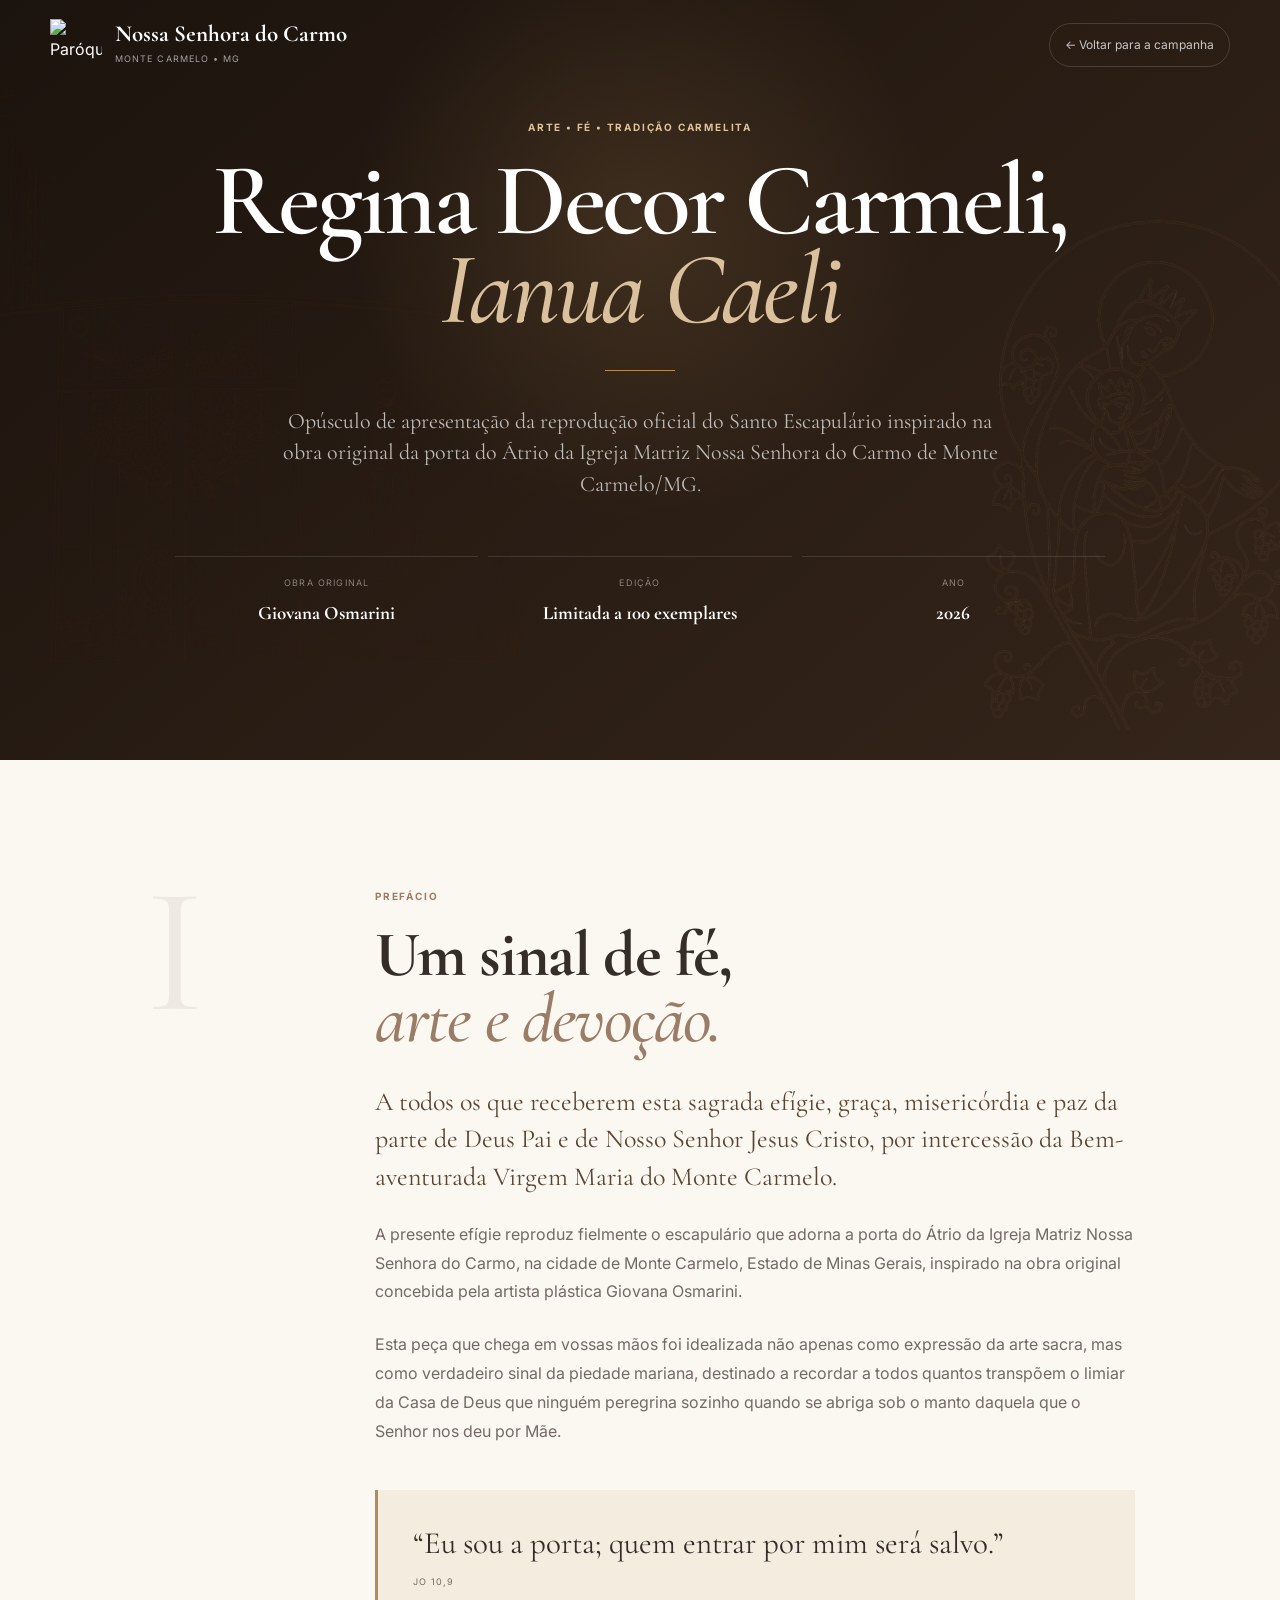
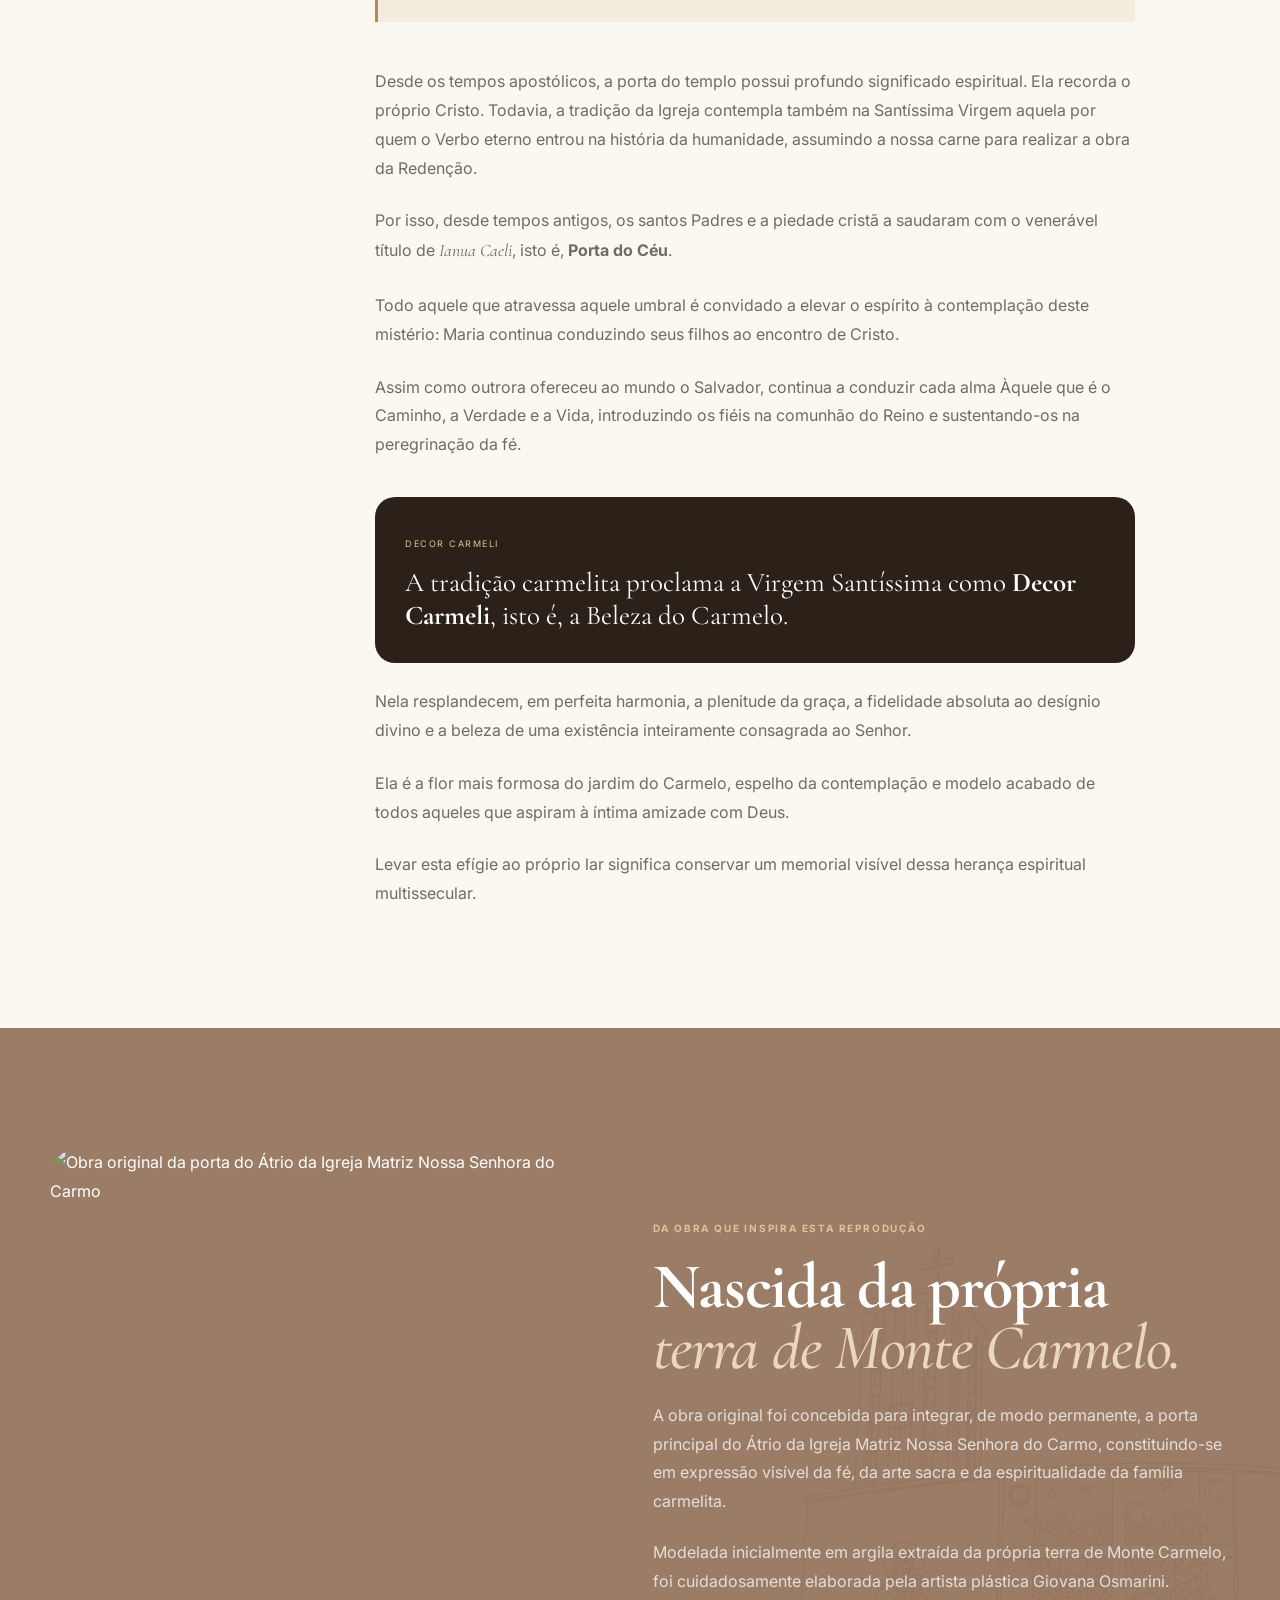
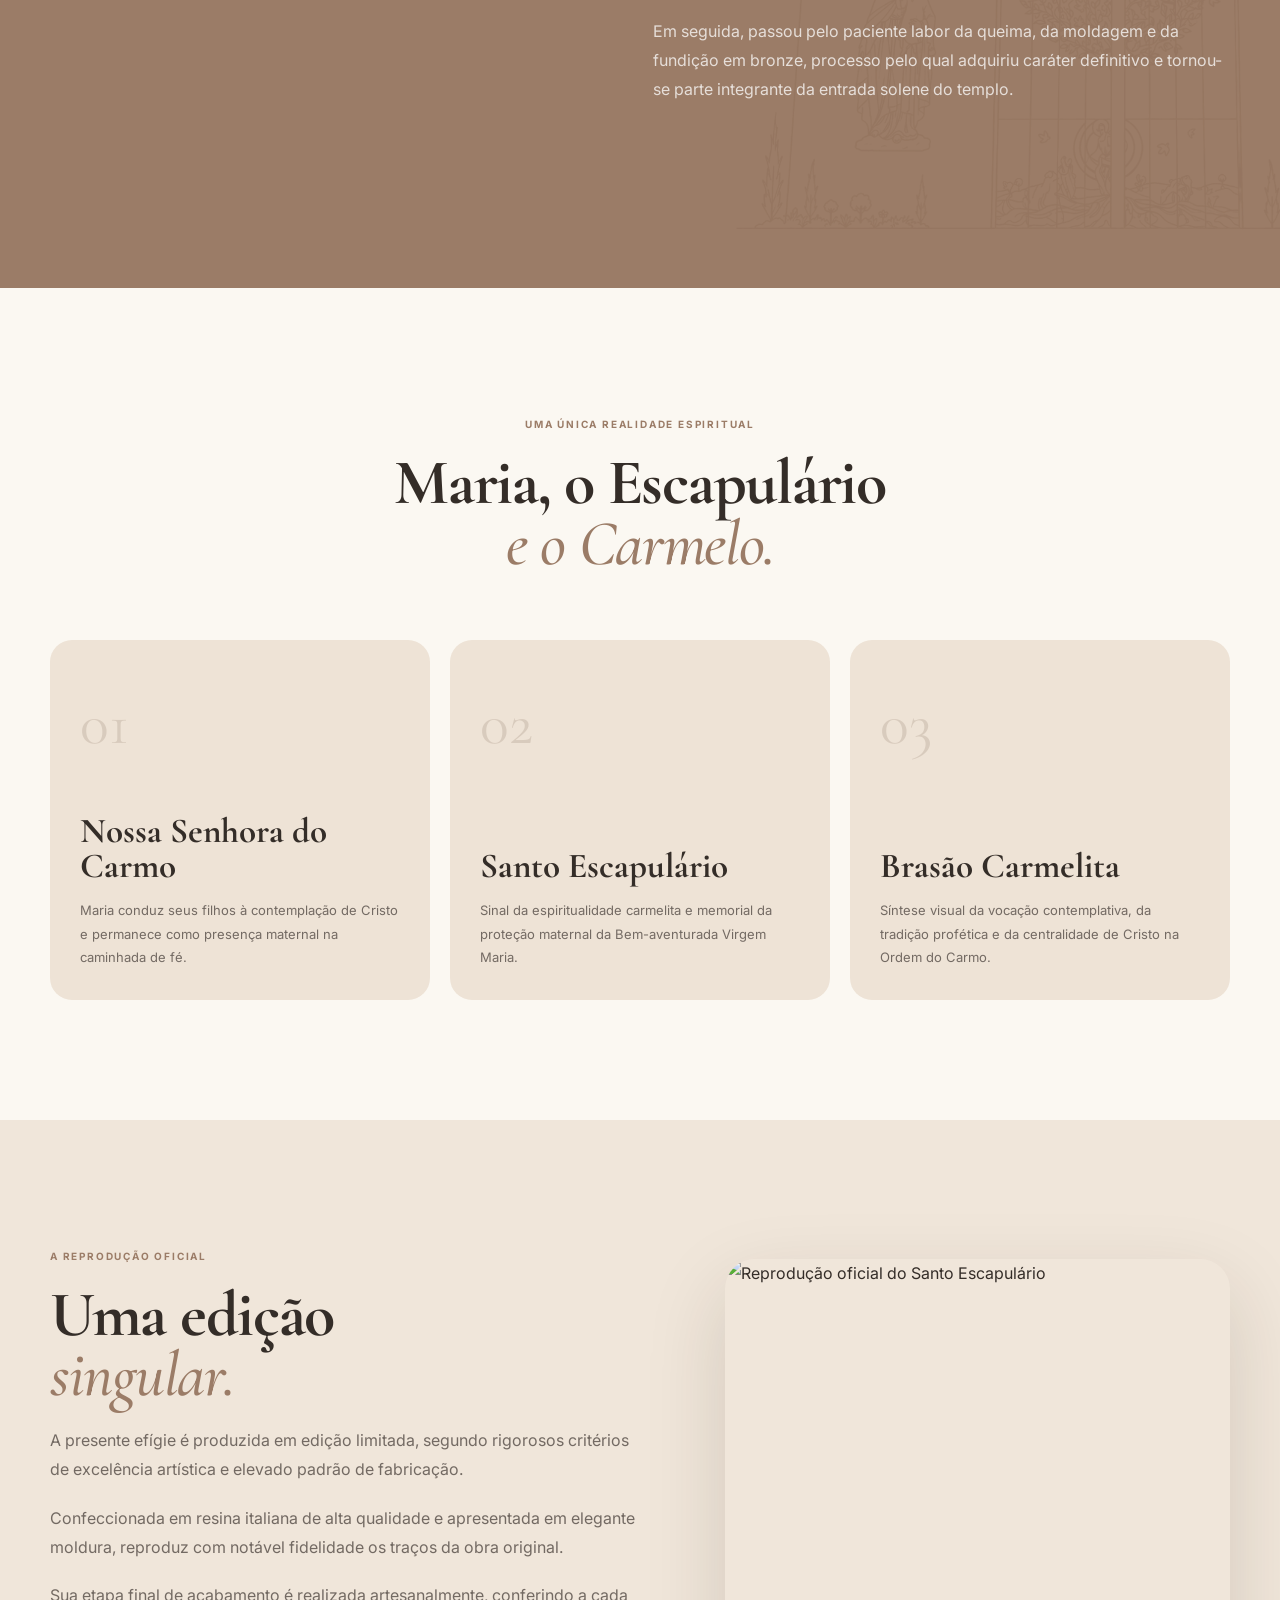
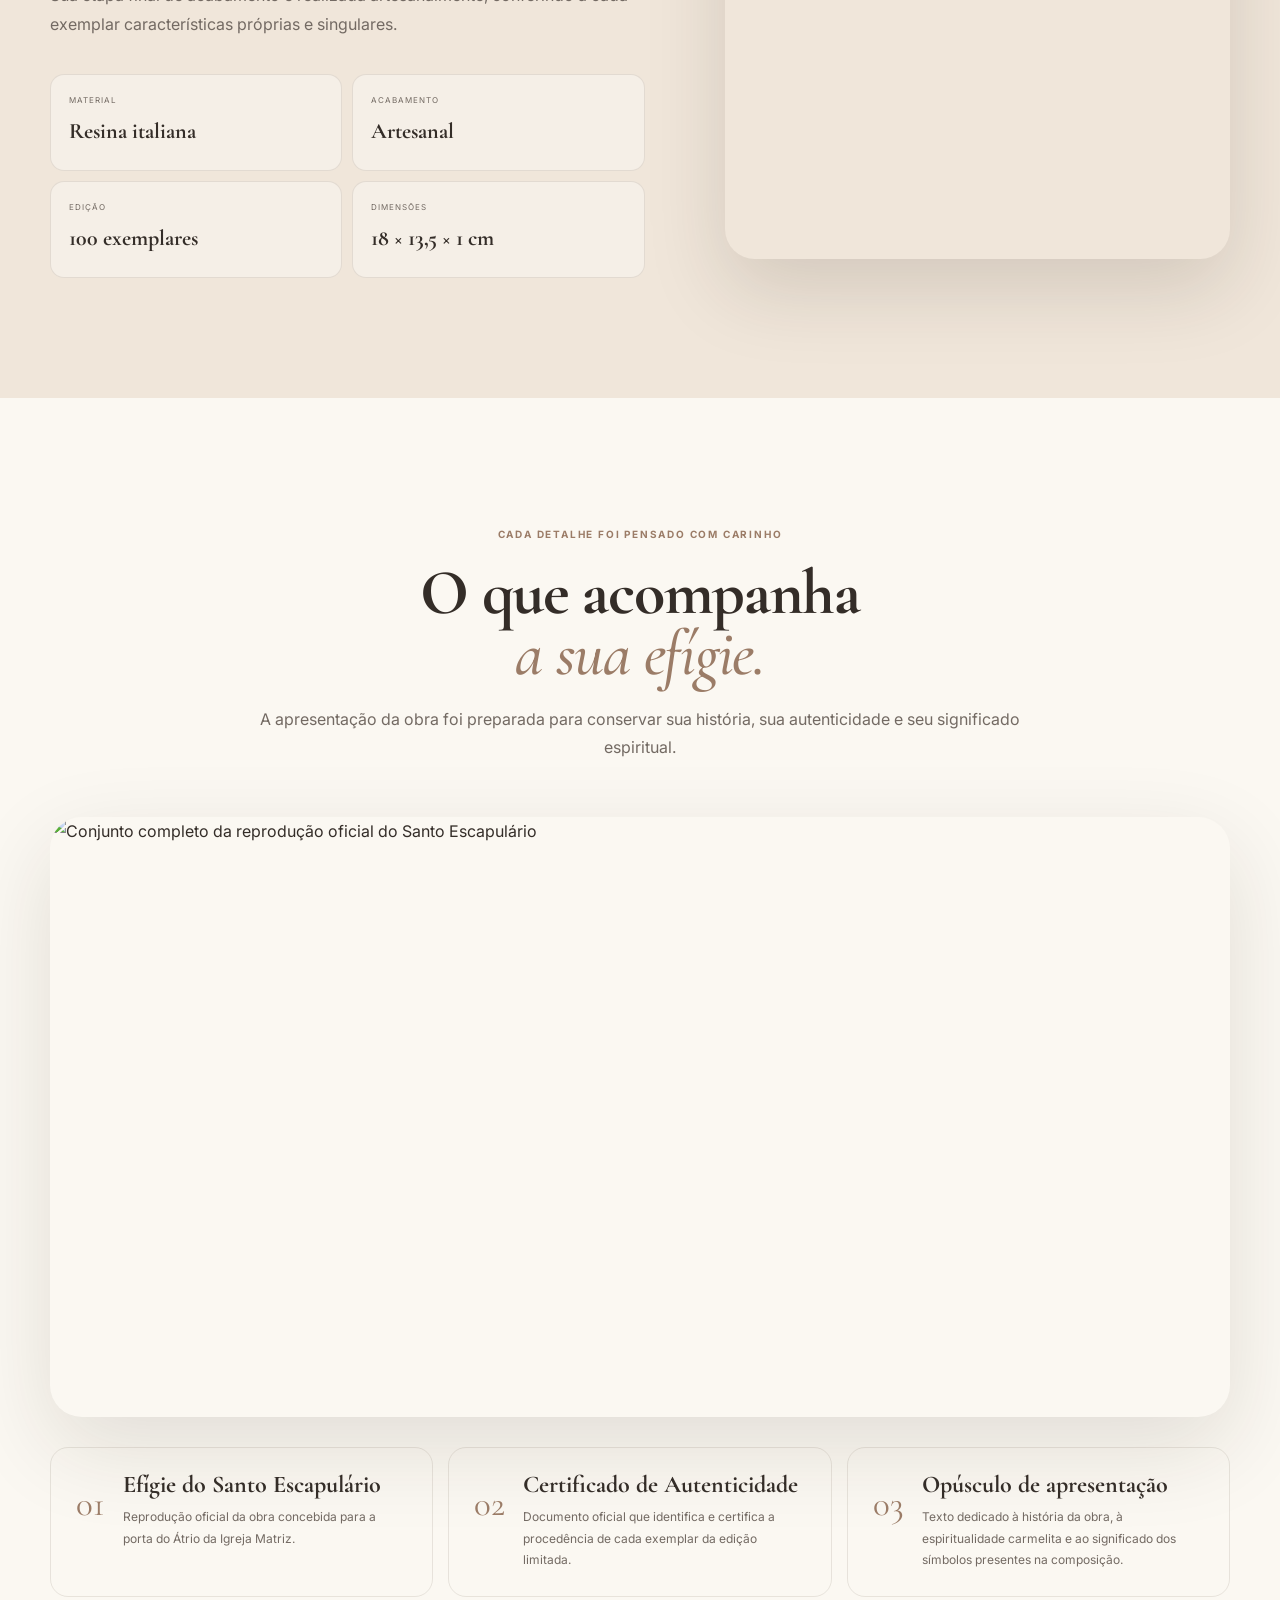
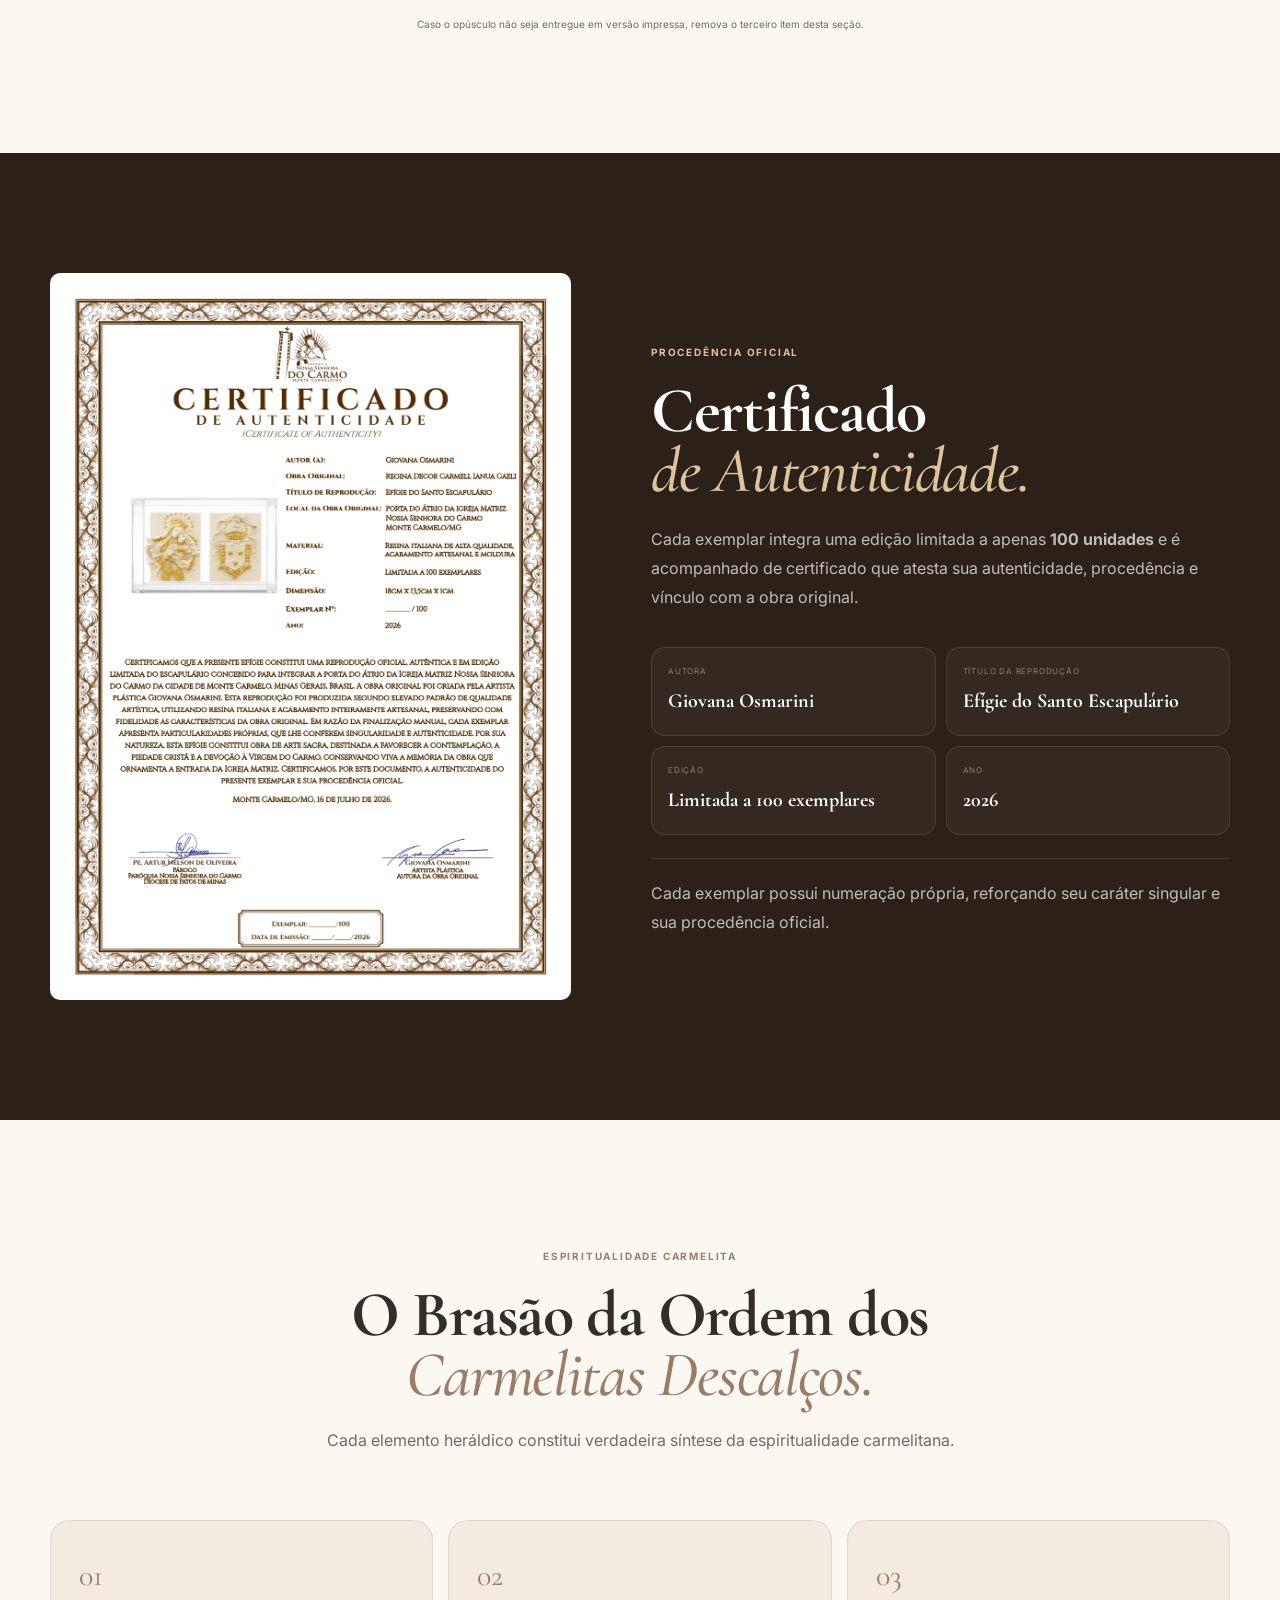
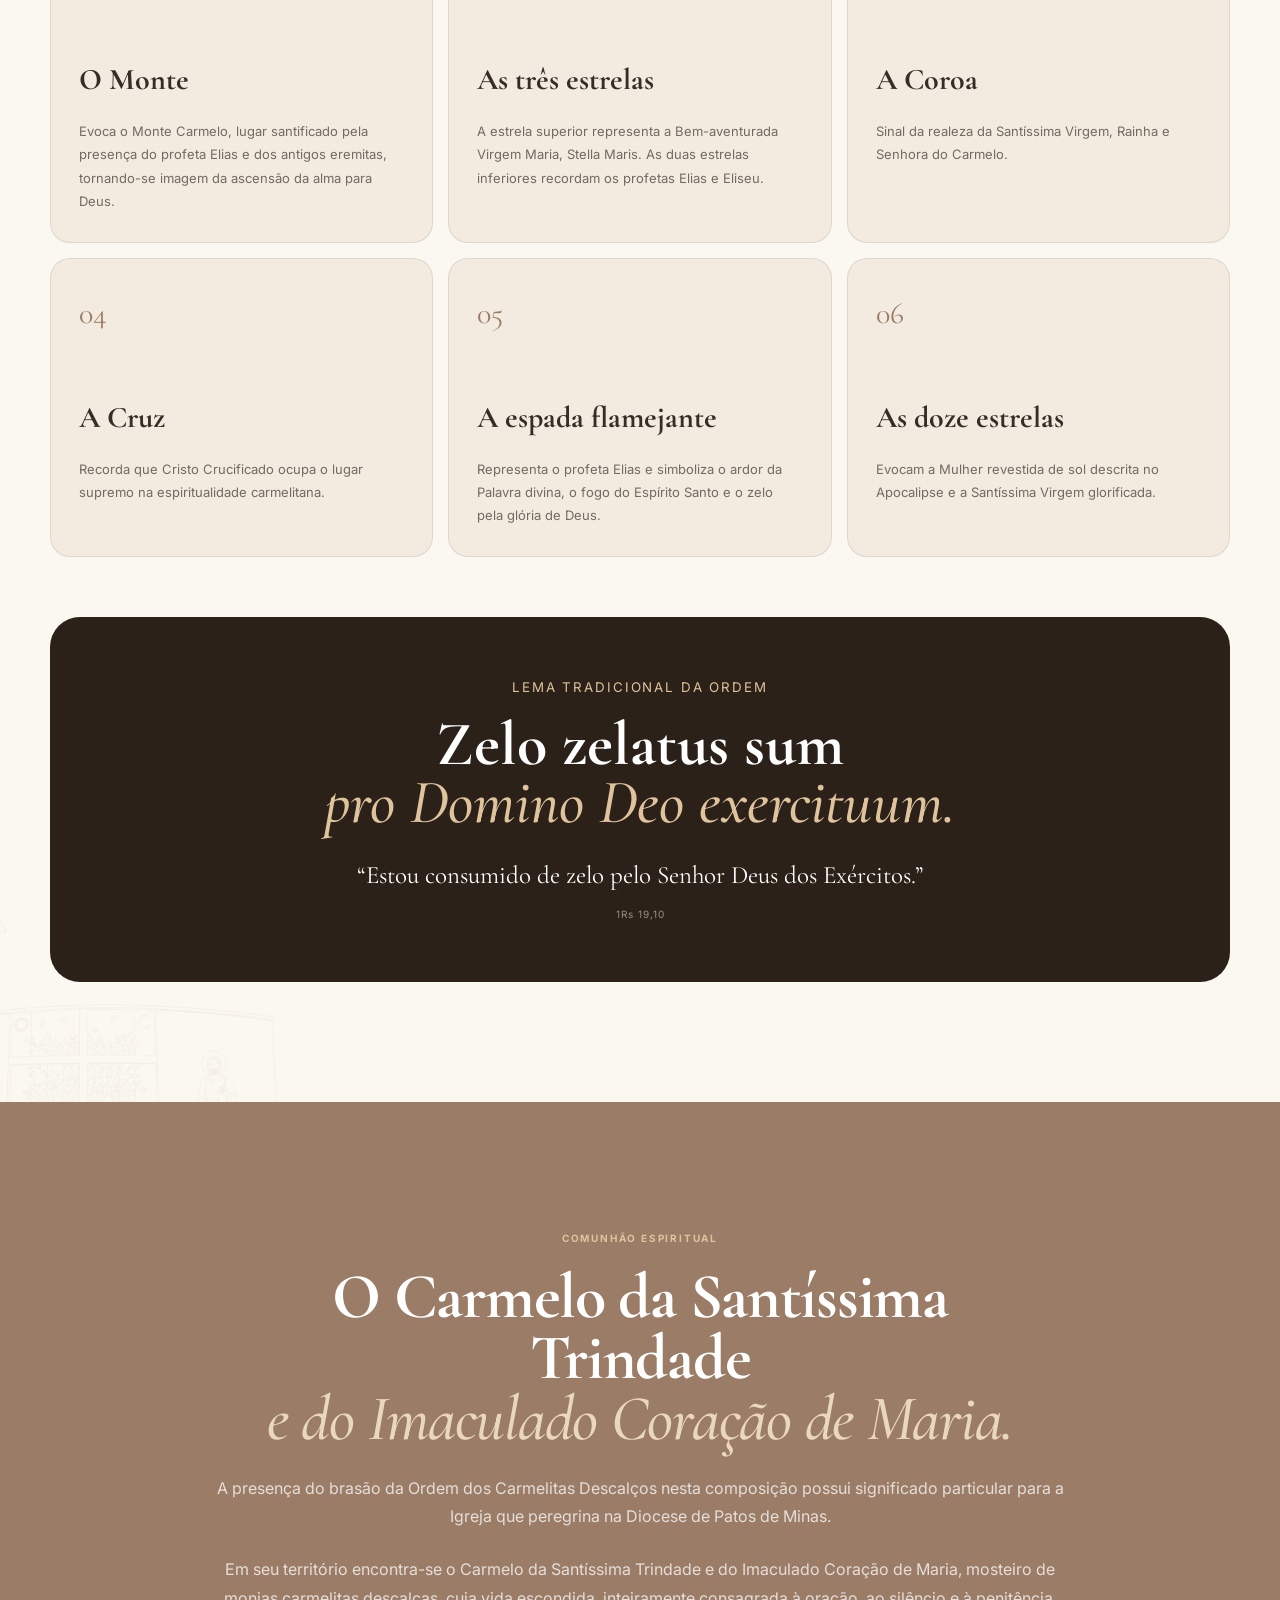
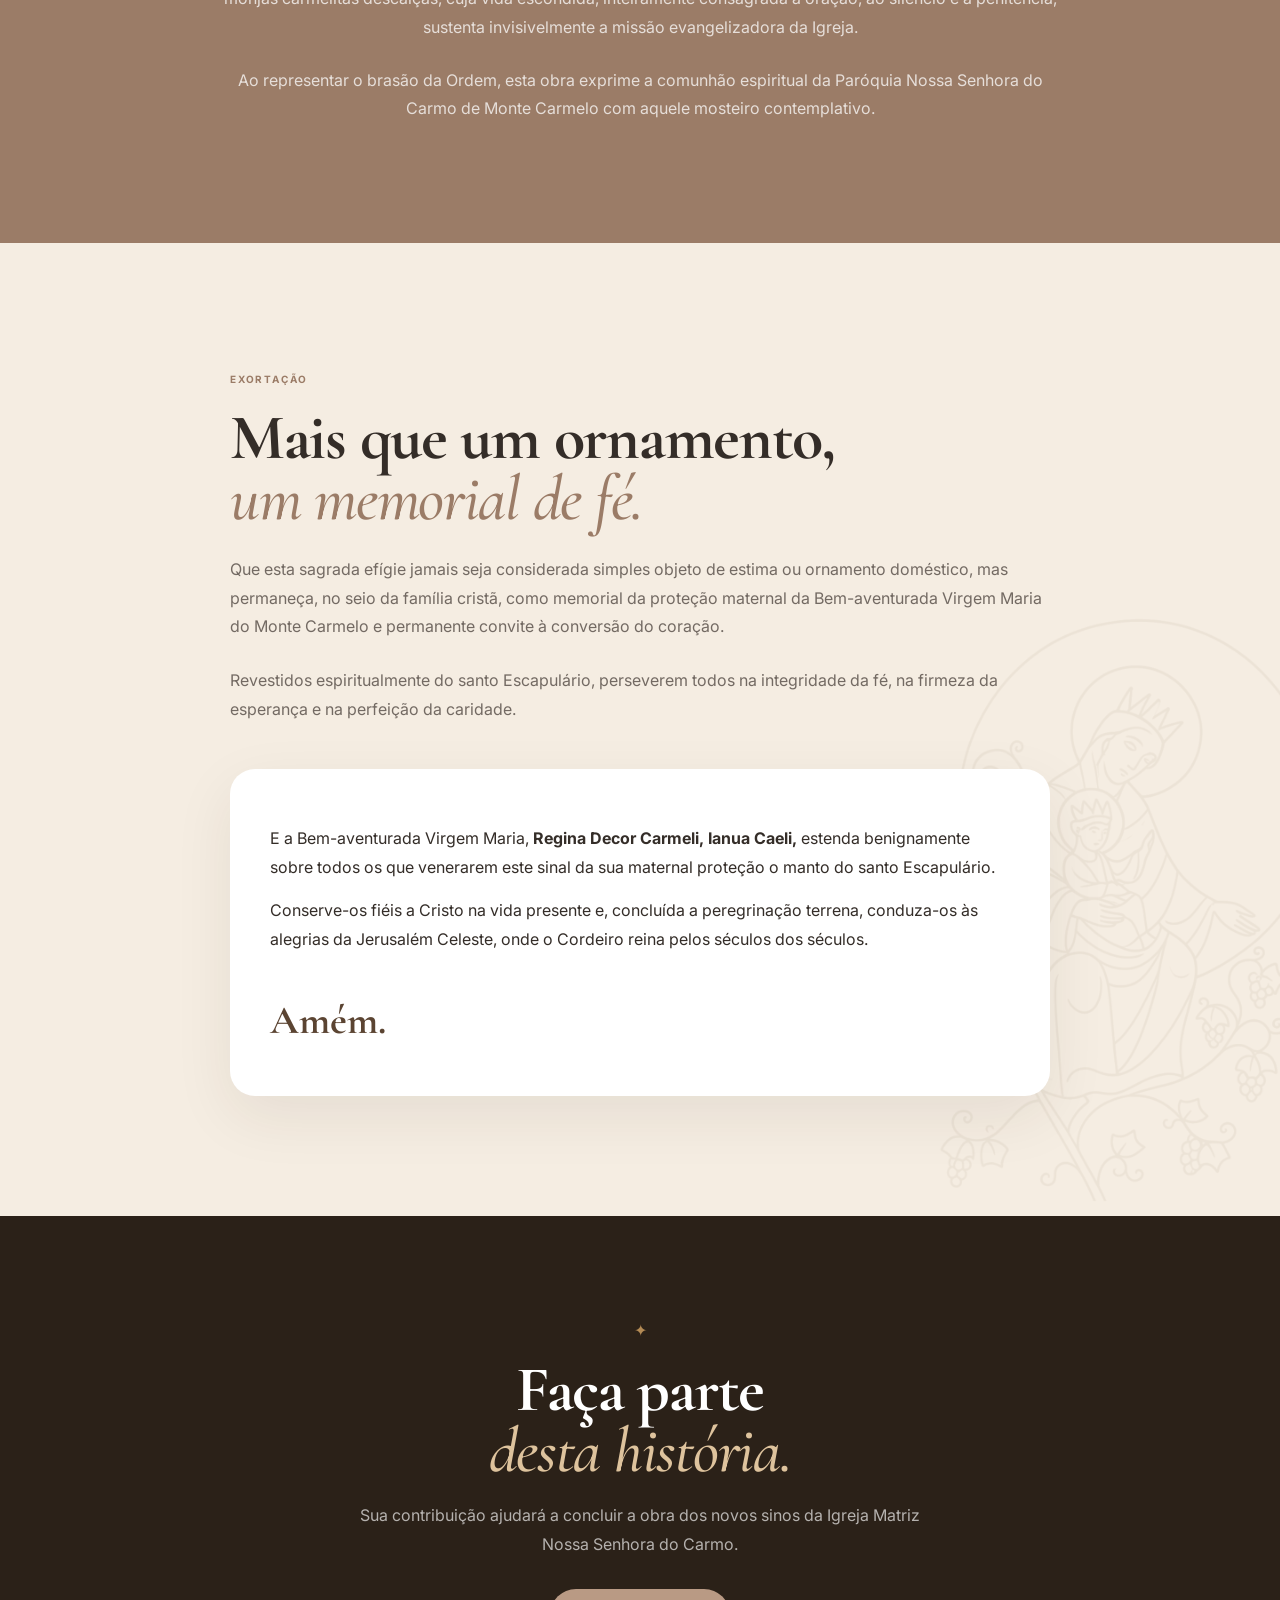
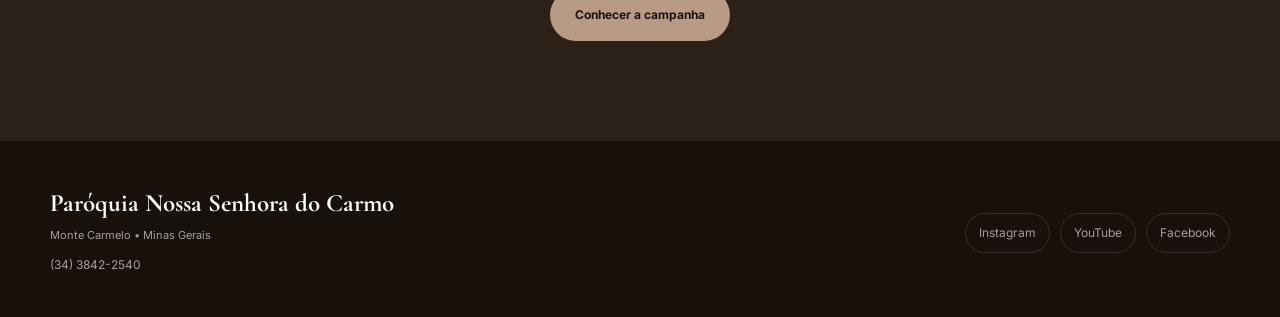
==== opusculo.html @ b790d85f "v5" ====
<!DOCTYPE html>
<html lang="pt-BR">

<head>

    <meta charset="UTF-8">

    <meta
        name="viewport"
        content="width=device-width, initial-scale=1.0"
    >

    <meta
        name="theme-color"
        content="#2b2118"
    >

    <title>
        Regina Decor Carmeli, Ianua Caeli |
        Paróquia Nossa Senhora do Carmo
    </title>

    <meta
        name="description"
        content="Conheça a história, a espiritualidade e a obra que inspira a reprodução oficial do Santo Escapulário da Igreja Matriz Nossa Senhora do Carmo de Monte Carmelo/MG."
    >

    <!-- FONTES -->

    <link
        rel="preconnect"
        href="https://fonts.googleapis.com"
    >

    <link
        rel="preconnect"
        href="https://fonts.gstatic.com"
        crossorigin
    >

    <link
        href="https://fonts.googleapis.com/css2?family=Cormorant+Garamond:ital,wght@0,500;0,600;0,700;1,500;1,600&family=Inter:wght@400;500;600;700&display=swap"
        rel="stylesheet"
    >

    <link
        rel="stylesheet"
        href="opusculo.css"
    >

</head>


<body>


<!-- =========================================
     HEADER
========================================== -->

<header class="header">

    <div class="container nav">

        <a
            href="index.html"
            class="brand"
        >

            <!-- TROQUE PELA LOGO DA PARÓQUIA -->

            <img
                src="img/logo-paroquia.png"
                alt="Paróquia Nossa Senhora do Carmo"
                class="brand-logo"
            >

            <div>

                <strong>
                    Nossa Senhora do Carmo
                </strong>

                <small>
                    Monte Carmelo • MG
                </small>

            </div>

        </a>


        <a
            href="index.html#escapulario"
            class="back-link"
        >
            ← Voltar para a campanha
        </a>

    </div>

</header>



<main>


<!-- =========================================
     HERO
========================================== -->
<section class="hero-opusculo">


    <!-- ORNAMENTOS DA IGREJA -->

    <img
        src="img/ornamento-igreja.png"
        alt=""
        class="ornament ornament-church"
    >

    <img
        src="img/ornamento-maria.png"
        alt=""
        class="ornament ornament-mary"
    >


    <div class="container hero-content">


        <span class="eyebrow">
            Arte • Fé • Tradição Carmelita
        </span>


        <h1>

            Regina Decor Carmeli,

            <em>
                Ianua Caeli
            </em>

        </h1>


        <div class="hero-line"></div>


        <p class="hero-subtitle">

            Opúsculo de apresentação da reprodução oficial do
            Santo Escapulário inspirado na obra original da porta
            do Átrio da Igreja Matriz Nossa Senhora do Carmo
            de Monte Carmelo/MG.

        </p>


        <div class="hero-meta">

            <div>

                <small>Obra original</small>

                <strong>
                    Giovana Osmarini
                </strong>

            </div>


            <div>

                <small>Edição</small>

                <strong>
                    Limitada a 100 exemplares
                </strong>

            </div>


            <div>

                <small>Ano</small>

                <strong>
                    2026
                </strong>

            </div>

        </div>


    </div>

</section>

<!-- =========================================
     INTRODUÇÃO
========================================== -->
<section class="section intro">

    <div class="container intro-grid">


        <div class="intro-number">
            I
        </div>


        <div class="intro-content">

            <span class="eyebrow dark">
                Prefácio
            </span>


            <h2>
                Um sinal de fé,
                <em>arte e devoção.</em>
            </h2>


            <p class="lead">

                A todos os que receberem esta sagrada efígie,
                graça, misericórdia e paz da parte de Deus Pai
                e de Nosso Senhor Jesus Cristo, por intercessão
                da Bem-aventurada Virgem Maria do Monte Carmelo.

            </p>


            <p>

                A presente efígie reproduz fielmente o escapulário
                que adorna a porta do Átrio da Igreja Matriz Nossa
                Senhora do Carmo, na cidade de Monte Carmelo,
                Estado de Minas Gerais, inspirado na obra original
                concebida pela artista plástica Giovana Osmarini.

            </p>


            <p>

                Esta peça que chega em vossas mãos foi idealizada
                não apenas como expressão da arte sacra, mas como
                verdadeiro sinal da piedade mariana, destinado a
                recordar a todos quantos transpõem o limiar da Casa
                de Deus que ninguém peregrina sozinho quando se
                abriga sob o manto daquela que o Senhor nos deu
                por Mãe.

            </p>


            <blockquote>

                “Eu sou a porta; quem entrar por mim será salvo.”

                <span>
                    Jo 10,9
                </span>

            </blockquote>


            <p>

                Desde os tempos apostólicos, a porta do templo
                possui profundo significado espiritual. Ela recorda
                o próprio Cristo. Todavia, a tradição da Igreja
                contempla também na Santíssima Virgem aquela por
                quem o Verbo eterno entrou na história da humanidade,
                assumindo a nossa carne para realizar a obra da
                Redenção.

            </p>


            <p>

                Por isso, desde tempos antigos, os santos Padres
                e a piedade cristã a saudaram com o venerável
                título de <em>Ianua Caeli</em>, isto é,
                <strong>Porta do Céu</strong>.

            </p>


            <p>

                Todo aquele que atravessa aquele umbral é convidado
                a elevar o espírito à contemplação deste mistério:
                Maria continua conduzindo seus filhos ao encontro
                de Cristo.

            </p>


            <p>

                Assim como outrora ofereceu ao mundo o Salvador,
                continua a conduzir cada alma Àquele que é o
                Caminho, a Verdade e a Vida, introduzindo os fiéis
                na comunhão do Reino e sustentando-os na
                peregrinação da fé.

            </p>


            <div class="highlight-text">

                <span>DECOR CARMELI</span>

                <p>

                    A tradição carmelita proclama a Virgem Santíssima
                    como <strong>Decor Carmeli</strong>, isto é,
                    a Beleza do Carmelo.

                </p>

            </div>


            <p>

                Nela resplandecem, em perfeita harmonia, a plenitude
                da graça, a fidelidade absoluta ao desígnio divino
                e a beleza de uma existência inteiramente consagrada
                ao Senhor.

            </p>


            <p>

                Ela é a flor mais formosa do jardim do Carmelo,
                espelho da contemplação e modelo acabado de todos
                aqueles que aspiram à íntima amizade com Deus.

            </p>


            <p>

                Levar esta efígie ao próprio lar significa conservar
                um memorial visível dessa herança espiritual
                multissecular.

            </p>


        </div>

    </div>

</section>

<!-- =========================================
     A OBRA
========================================== -->
<section class="section obra">

    <img
        src="img/ornamento-igreja.png"
        alt=""
        class="background-art"
    >


    <div class="container obra-grid">


        <div class="obra-image">

            <!-- TROQUE PELA FOTO DA PORTA/OBRA ORIGINAL -->

            <img
                src="img/IMG_9921.jpg.jpeg"
                alt="Obra original da porta do Átrio da Igreja Matriz Nossa Senhora do Carmo"
            >

        </div>


        <div class="obra-content">

            <span class="eyebrow light">
                Da obra que inspira esta reprodução
            </span>


            <h2>
                Nascida da própria
                <em>terra de Monte Carmelo.</em>
            </h2>


            <p>

                A obra original foi concebida para integrar,
                de modo permanente, a porta principal do Átrio
                da Igreja Matriz Nossa Senhora do Carmo,
                constituindo-se em expressão visível da fé,
                da arte sacra e da espiritualidade da família
                carmelita.

            </p>


            <p>

                Modelada inicialmente em argila extraída da própria
                terra de Monte Carmelo, foi cuidadosamente elaborada
                pela artista plástica Giovana Osmarini.

            </p>


            <p>

                Em seguida, passou pelo paciente labor da queima,
                da moldagem e da fundição em bronze, processo pelo
                qual adquiriu caráter definitivo e tornou-se parte
                integrante da entrada solene do templo.

            </p>

        </div>

    </div>

</section>

<!-- =========================================
     COMPOSIÇÃO
========================================== -->
<section class="section composition">

    <div class="container">


        <div class="section-heading">

            <span class="eyebrow dark">
                Uma única realidade espiritual
            </span>

            <h2>
                Maria, o Escapulário
                <em>e o Carmelo.</em>
            </h2>

        </div>


        <div class="composition-grid">


            <article>

                <span>01</span>

                <h3>
                    Nossa Senhora
                    do Carmo
                </h3>

                <p>

                    Maria conduz seus filhos à contemplação de Cristo
                    e permanece como presença maternal na caminhada
                    de fé.

                </p>

            </article>


            <article>

                <span>02</span>

                <h3>
                    Santo
                    Escapulário
                </h3>

                <p>

                    Sinal da espiritualidade carmelita e memorial da
                    proteção maternal da Bem-aventurada Virgem Maria.

                </p>

            </article>


            <article>

                <span>03</span>

                <h3>
                    Brasão
                    Carmelita
                </h3>

                <p>

                    Síntese visual da vocação contemplativa,
                    da tradição profética e da centralidade
                    de Cristo na Ordem do Carmo.

                </p>

            </article>


        </div>

    </div>

</section>

<!-- =========================================
     REPRODUÇÃO OFICIAL
========================================== -->
<section class="section reproducao">

    <div class="container reproduction-grid">


        <div>

            <span class="eyebrow dark">
                A reprodução oficial
            </span>


            <h2>

                Uma edição
                <em>singular.</em>

            </h2>


            <p>

                A presente efígie é produzida em edição limitada,
                segundo rigorosos critérios de excelência artística
                e elevado padrão de fabricação.

            </p>


            <p>

                Confeccionada em resina italiana de alta qualidade
                e apresentada em elegante moldura, reproduz com
                notável fidelidade os traços da obra original.

            </p>


            <p>

                Sua etapa final de acabamento é realizada
                artesanalmente, conferindo a cada exemplar
                características próprias e singulares.

            </p>


            <div class="specifications">


                <div>

                    <small>Material</small>

                    <strong>
                        Resina italiana
                    </strong>

                </div>


                <div>

                    <small>Acabamento</small>

                    <strong>
                        Artesanal
                    </strong>

                </div>


                <div>

                    <small>Edição</small>

                    <strong>
                        100 exemplares
                    </strong>

                </div>


                <div>

                    <small>Dimensões</small>

                    <strong>
                        18 × 13,5 × 1 cm
                    </strong>

                </div>


            </div>

        </div>


        <div class="product-photo">

            <!-- FOTO DO ESCAPULÁRIO -->

            <img
                src="img/6-IMG_0025.jpg"
                alt="Reprodução oficial do Santo Escapulário"
            >

        </div>


    </div>

</section>

<!-- =========================================
     O QUE ACOMPANHA
========================================== -->
<section class="section kit-section">

    <div class="container">


        <div class="kit-heading">

            <span class="eyebrow dark">
                Cada detalhe foi pensado com carinho
            </span>


            <h2>

                O que acompanha
                <em>a sua efígie.</em>

            </h2>


            <p>

                A apresentação da obra foi preparada para conservar
                sua história, sua autenticidade e seu significado
                espiritual.

            </p>

        </div>


        <div class="kit-photo">

            <!--
                COLOQUE AQUI UMA FOTO COM TODOS OS ITENS:
                ESCAPULÁRIO + CERTIFICADO + OPÚSCULO
            -->

            <img
                src="img/5-IMG_0023.jpg"
                alt="Conjunto completo da reprodução oficial do Santo Escapulário"
            >

        </div>


        <div class="kit-items">


            <article>

                <span>01</span>

                <div>

                    <h3>
                        Efígie do Santo Escapulário
                    </h3>

                    <p>
                        Reprodução oficial da obra concebida
                        para a porta do Átrio da Igreja Matriz.
                    </p>

                </div>

            </article>


            <article>

                <span>02</span>

                <div>

                    <h3>
                        Certificado de Autenticidade
                    </h3>

                    <p>

                        Documento oficial que identifica e certifica
                        a procedência de cada exemplar da edição
                        limitada.

                    </p>

                </div>

            </article>


            <article>

                <span>03</span>

                <div>

                    <h3>
                        Opúsculo de apresentação
                    </h3>

                    <p>

                        Texto dedicado à história da obra,
                        à espiritualidade carmelita e ao significado
                        dos símbolos presentes na composição.

                    </p>

                </div>

            </article>


        </div>


        <p class="kit-observation">

            Caso o opúsculo não seja entregue em versão impressa,
            remova o terceiro item desta seção.

        </p>


    </div>

</section>

<!-- =========================================
     CERTIFICADO
========================================== -->
<section class="section certificate-section">

    <div class="container certificate-grid">


        <div class="certificate-image">

            <!--
                CONVERTA O PDF DO CERTIFICADO PARA JPG/PNG
                E SALVE COM ESTE NOME:
                img/certificado-escapulario.jpg
            -->

            <img
                src="img/certificado-escapulario.jpeg"
                alt="Certificado de Autenticidade da Efígie do Santo Escapulário"
            >

        </div>


        <div class="certificate-content">

            <span class="eyebrow light">
                Procedência oficial
            </span>


            <h2>

                Certificado
                <em>de Autenticidade.</em>

            </h2>


            <p>

                Cada exemplar integra uma edição limitada
                a apenas <strong>100 unidades</strong> e é acompanhado
                de certificado que atesta sua autenticidade,
                procedência e vínculo com a obra original.

            </p>


            <div class="certificate-details">


                <div>

                    <small>Autora</small>

                    <strong>
                        Giovana Osmarini
                    </strong>

                </div>


                <div>

                    <small>Título da reprodução</small>

                    <strong>
                        Efígie do Santo Escapulário
                    </strong>

                </div>


                <div>

                    <small>Edição</small>

                    <strong>
                        Limitada a 100 exemplares
                    </strong>

                </div>


                <div>

                    <small>Ano</small>

                    <strong>
                        2026
                    </strong>

                </div>


            </div>


            <p class="certificate-note">

                Cada exemplar possui numeração própria,
                reforçando seu caráter singular e sua
                procedência oficial.

            </p>

        </div>

    </div>

</section>

<!-- =========================================
     BRASÃO
========================================== -->
<section class="section brasao">

    <div class="container">


        <div class="section-heading">

            <span class="eyebrow dark">
                Espiritualidade Carmelita
            </span>


            <h2>

                O Brasão da Ordem dos
                <em>Carmelitas Descalços.</em>

            </h2>


            <p>

                Cada elemento heráldico constitui verdadeira
                síntese da espiritualidade carmelitana.

            </p>

        </div>


        <div class="symbols-grid">


            <article>

                <span class="symbol-number">
                    01
                </span>

                <h3>
                    O Monte
                </h3>

                <p>

                    Evoca o Monte Carmelo, lugar santificado
                    pela presença do profeta Elias e dos antigos
                    eremitas, tornando-se imagem da ascensão
                    da alma para Deus.

                </p>

            </article>


            <article>

                <span class="symbol-number">
                    02
                </span>

                <h3>
                    As três estrelas
                </h3>

                <p>

                    A estrela superior representa a
                    Bem-aventurada Virgem Maria, Stella Maris.
                    As duas estrelas inferiores recordam
                    os profetas Elias e Eliseu.

                </p>

            </article>


            <article>

                <span class="symbol-number">
                    03
                </span>

                <h3>
                    A Coroa
                </h3>

                <p>

                    Sinal da realeza da Santíssima Virgem,
                    Rainha e Senhora do Carmelo.

                </p>

            </article>


            <article>

                <span class="symbol-number">
                    04
                </span>

                <h3>
                    A Cruz
                </h3>

                <p>

                    Recorda que Cristo Crucificado ocupa
                    o lugar supremo na espiritualidade
                    carmelitana.

                </p>

            </article>


            <article>

                <span class="symbol-number">
                    05
                </span>

                <h3>
                    A espada flamejante
                </h3>

                <p>

                    Representa o profeta Elias e simboliza
                    o ardor da Palavra divina, o fogo
                    do Espírito Santo e o zelo pela glória
                    de Deus.

                </p>

            </article>


            <article>

                <span class="symbol-number">
                    06
                </span>

                <h3>
                    As doze estrelas
                </h3>

                <p>

                    Evocam a Mulher revestida de sol descrita
                    no Apocalipse e a Santíssima Virgem
                    glorificada.

                </p>

            </article>


        </div>


        <div class="motto">


            <small>
                Lema tradicional da Ordem
            </small>


            <h3>

                Zelo zelatus sum
                <em>
                    pro Domino Deo exercituum.
                </em>

            </h3>


            <p>

                “Estou consumido de zelo pelo Senhor Deus
                dos Exércitos.”

            </p>


            <span>
                1Rs 19,10
            </span>


        </div>


    </div>

</section>

<!-- =========================================
     CARMELO
========================================== -->
<section class="section carmelo">

    <div class="container text-centered">


        <span class="eyebrow light">
            Comunhão espiritual
        </span>


        <h2>

            O Carmelo da Santíssima Trindade
            <em>e do Imaculado Coração de Maria.</em>

        </h2>


        <p>

            A presença do brasão da Ordem dos Carmelitas
            Descalços nesta composição possui significado
            particular para a Igreja que peregrina na
            Diocese de Patos de Minas.

        </p>


        <p>

            Em seu território encontra-se o Carmelo da
            Santíssima Trindade e do Imaculado Coração de Maria,
            mosteiro de monjas carmelitas descalças, cuja vida
            escondida, inteiramente consagrada à oração,
            ao silêncio e à penitência, sustenta invisivelmente
            a missão evangelizadora da Igreja.

        </p>


        <p>

            Ao representar o brasão da Ordem, esta obra exprime
            a comunhão espiritual da Paróquia Nossa Senhora
            do Carmo de Monte Carmelo com aquele mosteiro
            contemplativo.

        </p>


    </div>

</section>

<!-- =========================================
     EXORTAÇÃO
========================================== -->
<section class="section exhortation">

    <img
        src="img/ornamento-maria.png"
        alt=""
        class="exhortation-art"
    >


    <div class="container exhortation-content">


        <span class="eyebrow dark">
            Exortação
        </span>


        <h2>

            Mais que um ornamento,
            <em>um memorial de fé.</em>

        </h2>


        <p>

            Que esta sagrada efígie jamais seja considerada
            simples objeto de estima ou ornamento doméstico,
            mas permaneça, no seio da família cristã,
            como memorial da proteção maternal da
            Bem-aventurada Virgem Maria do Monte Carmelo
            e permanente convite à conversão do coração.

        </p>


        <p>

            Revestidos espiritualmente do santo Escapulário,
            perseverem todos na integridade da fé,
            na firmeza da esperança e na perfeição da caridade.

        </p>


        <div class="final-prayer">

            <p>

                E a Bem-aventurada Virgem Maria,
                <strong>
                    Regina Decor Carmeli, Ianua Caeli,
                </strong>
                estenda benignamente sobre todos os que
                venerarem este sinal da sua maternal proteção
                o manto do santo Escapulário.

            </p>


            <p>

                Conserve-os fiéis a Cristo na vida presente e,
                concluída a peregrinação terrena, conduza-os
                às alegrias da Jerusalém Celeste, onde o
                Cordeiro reina pelos séculos dos séculos.

            </p>


            <strong class="amen">
                Amém.
            </strong>

        </div>


    </div>

</section>

<!-- =========================================
     CTA CAMPANHA
========================================== -->
<section class="campaign-cta">

    <div class="container">


        <span>
            ✦
        </span>


        <h2>

            Faça parte
            <em>desta história.</em>

        </h2>


        <p>

            Sua contribuição ajudará a concluir a obra
            dos novos sinos da Igreja Matriz Nossa Senhora
            do Carmo.

        </p>


        <a
            href="index.html#doar"
            class="btn btn-primary"
        >
            Conhecer a campanha
        </a>


    </div>

</section>
</main>

<!-- =========================================
     FOOTER
========================================== -->
<footer class="footer">

    <div class="container footer-content">


        <div>

            <strong>
                Paróquia Nossa Senhora do Carmo
            </strong>

            <p>
                Monte Carmelo • Minas Gerais
            </p>

            <a href="tel:+553438422540">
                (34) 3842-2540
            </a>

        </div>


        <div class="socials">

            <a
                href="https://www.instagram.com/paroquia.nsdocarmo/"
                target="_blank"
                rel="noopener noreferrer"
            >
                Instagram
            </a>


            <a
                href="https://www.youtube.com/@par%C3%B3quianossasenhoradocarmomc"
                target="_blank"
                rel="noopener noreferrer"
            >
                YouTube
            </a>


            <a
                href="https://www.facebook.com/nsdocarmomontecarmelo?locale=pt_BR"
                target="_blank"
                rel="noopener noreferrer"
            >
                Facebook
            </a>

        </div>


    </div>

</footer>


</body>

</html>
---- opusculo.css ----
/* =====================================================
   OPÚSCULO — REGINA DECOR CARMELI, IANUA CAELI
===================================================== */

:root {

    --brown-950: #1b130d;
    --brown-900: #2b2118;
    --brown-800: #39291d;
    --brown-700: #5b4432;

    --taupe: #9b7c67;
    --taupe-light: #b99a84;

    --gold: #b48b55;
    --gold-light: #dec39d;

    --ivory: #fbf8f2;
    --cream: #f3ecdf;

    --text: #342d28;
    --muted: #736a63;

    --white: #ffffff;

    --container: 1180px;

}


* {

    margin: 0;
    padding: 0;

    box-sizing: border-box;

}


html {

    scroll-behavior: smooth;

}


body {

    font-family: "Inter", sans-serif;

    color: var(--text);

    background: var(--ivory);

    line-height: 1.8;

}


img {

    display: block;

    max-width: 100%;

}


a {

    color: inherit;

    text-decoration: none;

}


.container {

    width: min(
        var(--container),
        calc(100% - 40px)
    );

    margin-inline: auto;

}


/* =====================================================
   HEADER
===================================================== */

.header {

    position: absolute;

    top: 0;
    left: 0;
    right: 0;

    z-index: 20;

}


.nav {

    height: 90px;

    display: flex;

    justify-content: space-between;

    align-items: center;

    gap: 30px;

}


.brand {

    display: flex;

    align-items: center;

    gap: 13px;

    color: #fff;

}


.brand-logo {

    width: 52px;
    height: 52px;

    object-fit: contain;

}


.brand strong {

    display: block;

    font-family: "Cormorant Garamond", serif;

    font-size: 23px;

    line-height: 1;

}


.brand small {

    display: block;

    margin-top: 5px;

    text-transform: uppercase;

    letter-spacing: .12em;

    font-size: 9px;

    opacity: .6;

}


.back-link {

    color: rgba(255,255,255,.75);

    font-size: 12px;

    padding: 10px 15px;

    border:

        1px solid
        rgba(255,255,255,.15);

    border-radius: 999px;

    transition: .2s;

}


.back-link:hover {

    color: #fff;

    background:

        rgba(255,255,255,.08);

}


/* =====================================================
   HERO
===================================================== */

.hero-opusculo {

    min-height: 760px;

    position: relative;

    overflow: hidden;

    display: flex;

    align-items: center;

    text-align: center;

    color: #fff;

    background:

        radial-gradient(
            circle at 50% 30%,
            rgba(180,139,85,.18),
            transparent 35%
        ),

        linear-gradient(
            140deg,
            #1b130d,
            #35251a
        );

}


.hero-content {

    position: relative;

    z-index: 5;

    max-width: 930px;

}


.ornament {

    position: absolute;

    pointer-events: none;

    opacity: .1;

}


.ornament-church {

    width: 850px;

    left: -260px;

    bottom: -220px;

}


.ornament-mary {

    width: 420px;

    right: -80px;

    top: 110px;

}


.eyebrow {

    display: inline-block;

    margin-bottom: 20px;

    text-transform: uppercase;

    letter-spacing: .18em;

    font-size: 10px;

    font-weight: 700;

    color: var(--gold-light);

}


.eyebrow.dark {

    color: var(--taupe);

}


.eyebrow.light {

    color: var(--gold-light);

}


.hero-opusculo h1 {

    font-family:
        "Cormorant Garamond",
        serif;

    font-size:
        clamp(
            58px,
            8vw,
            108px
        );

    font-weight: 600;

    line-height: .87;

    letter-spacing: -.03em;

}


.hero-opusculo h1 em {

    display: block;

    font-weight: 500;

    color: #dac09d;

}


.hero-line {

    width: 70px;

    height: 1px;

    margin: 35px auto;

    background: var(--gold);

}


.hero-subtitle {

    max-width: 730px;

    margin: auto;

    font-family:
        "Cormorant Garamond",
        serif;

    font-size: 22px;

    line-height: 1.45;

    color:
        rgba(255,255,255,.7);

}


.hero-meta {

    margin-top: 55px;

    display: grid;

    grid-template-columns:
        repeat(3, 1fr);

    gap: 10px;

}


.hero-meta div {

    padding: 18px;

    border-top:

        1px solid
        rgba(255,255,255,.12);

}


.hero-meta small {

    display: block;

    margin-bottom: 5px;

    text-transform: uppercase;

    letter-spacing: .13em;

    font-size: 9px;

    color:
        rgba(255,255,255,.45);

}


.hero-meta strong {

    font-family:
        "Cormorant Garamond",
        serif;

    font-size: 19px;

}


/* =====================================================
   SEÇÕES GERAIS
===================================================== */

.section {

    padding: 120px 0;

}


h2 {

    font-family:
        "Cormorant Garamond",
        serif;

    font-size:
        clamp(
            48px,
            5vw,
            72px
        );

    line-height: .95;

    letter-spacing: -.02em;

}


h2 em {

    display: block;

    font-weight: 500;

    color: var(--taupe);

}


.section-heading {

    max-width: 800px;

    margin:
        0 auto
        65px;

    text-align: center;

}


.section-heading p {

    margin-top: 20px;

    color: var(--muted);

}


/* =====================================================
   PREFÁCIO
===================================================== */

.intro-grid {

    display: grid;

    grid-template-columns:
        180px
        minmax(0, 760px);

    justify-content: center;

    gap: 50px;

}


.intro-number {

    font-family:
        "Cormorant Garamond",
        serif;

    font-size: 180px;

    line-height: .8;

    color:
        rgba(91,68,50,.08);

}


.intro-content .lead {

    margin-top: 30px;

    font-family:
        "Cormorant Garamond",
        serif;

    font-size: 26px;

    line-height: 1.45;

    color: var(--brown-700);

}


.intro-content > p {

    margin-top: 24px;

    color: var(--muted);

}


.intro-content em {

    font-family:
        "Cormorant Garamond",
        serif;

    font-size: 1.1em;

}


blockquote {

    margin: 45px 0;

    padding: 35px;

    border-left:
        3px solid
        var(--gold);

    background: var(--cream);

    font-family:
        "Cormorant Garamond",
        serif;

    font-size: 31px;

    line-height: 1.2;

}


blockquote span {

    display: block;

    margin-top: 14px;

    font-family: "Inter";

    text-transform: uppercase;

    letter-spacing: .12em;

    font-size: 9px;

    color: var(--muted);

}


.highlight-text {

    margin-top: 38px;

    padding: 30px;

    background:
        var(--brown-900);

    color: #fff;

    border-radius: 20px;

}


.highlight-text > span {

    text-transform: uppercase;

    letter-spacing: .17em;

    font-size: 9px;

    color: var(--gold-light);

}


.highlight-text p {

    margin-top: 10px;

    font-family:
        "Cormorant Garamond",
        serif;

    font-size: 27px;

    line-height: 1.25;

}


/* =====================================================
   OBRA ORIGINAL
===================================================== */

.obra {

    position: relative;

    overflow: hidden;

    background: var(--taupe);

    color: #fff;

}


.background-art {

    position: absolute;

    width: 850px;

    bottom: -260px;

    right: -250px;

    opacity: .07;

}


.obra-grid {

    position: relative;

    z-index: 2;

    display: grid;

    grid-template-columns:
        .95fr
        1.05fr;

    gap: 80px;

    align-items: center;

}


.obra-image img {

    width: 100%;

    min-height: 620px;

    object-fit: cover;

    border-radius: 30px;

}


.obra-content h2 em {

    color: #ead8be;

}


.obra-content p {

    margin-top: 22px;

    color:
        rgba(255,255,255,.75);

}


/* =====================================================
   COMPOSIÇÃO
===================================================== */

.composition {

    background: var(--ivory);

}


.composition-grid {

    display: grid;

    grid-template-columns:
        repeat(3, 1fr);

    gap: 20px;

}


.composition-grid article {

    min-height: 360px;

    padding: 30px;

    display: flex;

    flex-direction: column;

    justify-content: flex-end;

    border-radius: 22px;

    background: #eee3d6;

}


.composition-grid article > span {

    margin-bottom: auto;

    font-family:
        "Cormorant Garamond",
        serif;

    font-size: 60px;

    color:
        rgba(91,68,50,.15);

}


.composition-grid h3 {

    font-family:
        "Cormorant Garamond",
        serif;

    font-size: 35px;

    line-height: 1;

}


.composition-grid p {

    margin-top: 15px;

    font-size: 13px;

    color: var(--muted);

}


/* =====================================================
   REPRODUÇÃO
===================================================== */

.reproducao {

    background: #f0e6da;

}


.reproduction-grid {

    display: grid;

    grid-template-columns:
        1fr
        .85fr;

    gap: 80px;

    align-items: center;

}


.reproduction-grid p {

    margin-top: 20px;

    color: var(--muted);

}


.product-photo img {

    width: 100%;

    min-height: 600px;

    object-fit: cover;

    border-radius: 30px;

    box-shadow:

        0 30px 80px
        rgba(50,34,20,.15);

}


.specifications {

    display: grid;

    grid-template-columns:
        repeat(2, 1fr);

    gap: 10px;

    margin-top: 35px;

}


.specifications div {

    padding: 18px;

    border:

        1px solid
        rgba(60,40,25,.1);

    border-radius: 14px;

    background:
        rgba(255,255,255,.35);

}


.specifications small {

    display: block;

    text-transform: uppercase;

    letter-spacing: .12em;

    font-size: 8px;

    color: var(--muted);

}


.specifications strong {

    display: block;

    margin-top: 5px;

    font-family:
        "Cormorant Garamond",
        serif;

    font-size: 22px;

}


/* =====================================================
   KIT COMPLETO
===================================================== */

.kit-section {

    background: var(--ivory);

}


.kit-heading {

    max-width: 800px;

    margin: auto;

    text-align: center;

}


.kit-heading p {

    margin-top: 20px;

    color: var(--muted);

}


.kit-photo {

    margin-top: 55px;

}


.kit-photo img {

    width: 100%;

    height: 600px;

    object-fit: cover;

    border-radius: 32px;

    box-shadow:

        0 30px 90px
        rgba(44,30,18,.12);

}


.kit-items {

    margin-top: 30px;

    display: grid;

    grid-template-columns:
        repeat(3,1fr);

    gap: 15px;

}


.kit-items article {

    display: flex;

    gap: 18px;

    padding: 25px;

    border:

        1px solid
        rgba(60,40,25,.1);

    border-radius: 18px;

}


.kit-items article > span {

    font-family:
        "Cormorant Garamond",
        serif;

    font-size: 35px;

    color: var(--taupe);

}


.kit-items h3 {

    font-family:
        "Cormorant Garamond",
        serif;

    font-size: 24px;

    line-height: 1;

}


.kit-items p {

    margin-top: 9px;

    font-size: 12px;

    color: var(--muted);

}


.kit-observation {

    margin-top: 18px;

    text-align: center;

    font-size: 10px;

    color: var(--muted);

}


/* =====================================================
   CERTIFICADO
===================================================== */

.certificate-section {

    background: var(--brown-900);

    color: #fff;

}


.certificate-grid {

    display: grid;

    grid-template-columns:
        .9fr
        1fr;

    gap: 80px;

    align-items: center;

}


.certificate-image {

    padding: 12px;

    background: #fff;

    border-radius: 10px;

}


.certificate-image img {

    width: 100%;

    border-radius: 4px;

}


.certificate-content h2 em {

    color: #dec39d;

}


.certificate-content > p {

    margin-top: 23px;

    color:
        rgba(255,255,255,.7);

}


.certificate-details {

    margin-top: 35px;

    display: grid;

    grid-template-columns:
        repeat(2,1fr);

    gap: 10px;

}


.certificate-details div {

    padding: 16px;

    border:

        1px solid
        rgba(255,255,255,.1);

    border-radius: 14px;

    background:
        rgba(255,255,255,.04);

}


.certificate-details small {

    display: block;

    text-transform: uppercase;

    letter-spacing: .1em;

    font-size: 8px;

    color:
        rgba(255,255,255,.4);

}


.certificate-details strong {

    display: block;

    margin-top: 5px;

    font-family:
        "Cormorant Garamond",
        serif;

    font-size: 20px;

}


.certificate-note {

    padding-top: 20px;

    border-top:

        1px solid
        rgba(255,255,255,.1);

}


/* =====================================================
   BRASÃO
===================================================== */

.brasao {
    position: relative;
    overflow: hidden;
    background: var(--ivory);
}


/* BRASÃO — MARCA D'ÁGUA */
.brasao::before {
    content: "";

    position: absolute;

    width: 650px;
    height: 850px;

    right: -180px;
    top: 80px;

    background:
        url("img/brasao.png")
        center / contain
        no-repeat;

    opacity: .075;

    pointer-events: none;

    z-index: 0;
}


/* IGREJA — DETALHE INFERIOR */
.brasao::after {
    content: "";

    position: absolute;

    width: 750px;
    height: 750px;

    left: -300px;
    bottom: -330px;

    background:
        url("img/ornamento-igreja.png")
        center / contain
        no-repeat;

    opacity: .045;

    pointer-events: none;

    z-index: 0;
}


.brasao .container {
    position: relative;
    z-index: 2;
}


.symbols-grid {

    display: grid;

    grid-template-columns:
        repeat(3,1fr);

    gap: 15px;

}


.symbols-grid article {

    min-height: 280px;

    padding: 28px;

    border:

        1px solid
        rgba(61,44,31,.1);

    border-radius: 20px;

    background: #f3ebdf;

}


.symbol-number {

    display: inline-block;

    margin-bottom: 50px;

    color: var(--taupe);

    font-family:
        "Cormorant Garamond",
        serif;

    font-size: 30px;

}


.symbols-grid h3 {

    font-family:
        "Cormorant Garamond",
        serif;

    font-size: 30px;

}


.symbols-grid p {

    margin-top: 13px;

    font-size: 13px;

    color: var(--muted);

}


.motto {

    margin-top: 60px;

    padding: 55px;

    text-align: center;

    border-radius: 30px;

    background: var(--brown-900);

    color: #fff;

}


.motto small {

    text-transform: uppercase;

    letter-spacing: .14em;

    color: var(--gold-light);

}


.motto h3 {

    margin-top: 15px;

    font-family:
        "Cormorant Garamond",
        serif;

    font-size:
        clamp(
            38px,
            5vw,
            62px
        );

    line-height: .95;

}


.motto h3 em {

    display: block;

    font-weight: 500;

    color: var(--gold-light);

}


.motto p {

    margin-top: 20px;

    font-family:
        "Cormorant Garamond",
        serif;

    font-size: 25px;

}


.motto > span {

    font-size: 10px;

    letter-spacing: .1em;

    color:
        rgba(255,255,255,.5);

}


/* =====================================================
   CARMELO
===================================================== */

.carmelo {

    background: var(--taupe);

    color: #fff;

}


.text-centered {

    max-width: 850px;

    text-align: center;

}


.text-centered h2 em {

    color: #ead8be;

}


.text-centered > p {

    margin-top: 24px;

    color:
        rgba(255,255,255,.75);

}


/* =====================================================
   EXORTAÇÃO
===================================================== */

.exhortation {

    position: relative;

    overflow: hidden;

    background: #f5ede2;

}


.exhortation-art {

    position: absolute;

    right: -90px;

    bottom: -130px;

    width: 480px;

    opacity: .055;

}


.exhortation-content {

    position: relative;

    z-index: 2;

    max-width: 820px;

}


.exhortation-content > p {

    margin-top: 25px;

    color: var(--muted);

}


.final-prayer {

    margin-top: 45px;

    padding: 40px;

    background: #fff;

    border-radius: 25px;

    box-shadow:

        0 20px 60px
        rgba(48,32,20,.08);

}


.final-prayer p {

    margin-top: 15px;

}


.amen {

    display: block;

    margin-top: 30px;

    font-family:
        "Cormorant Garamond",
        serif;

    font-size: 40px;

    color: var(--brown-700);

}


/* =====================================================
   CTA
===================================================== */

.campaign-cta {

    padding: 100px 0;

    text-align: center;

    background: var(--brown-900);

    color: #fff;

}


.campaign-cta > .container > span {

    color: var(--gold);

}


.campaign-cta h2 {

    margin-top: 15px;

}


.campaign-cta h2 em {

    color: var(--gold-light);

}


.campaign-cta p {

    max-width: 580px;

    margin: 20px auto 30px;

    color:
        rgba(255,255,255,.65);

}


.btn {

    min-height: 52px;

    display: inline-flex;

    align-items: center;

    justify-content: center;

    padding: 0 25px;

    border-radius: 999px;

    font-size: 12px;

    font-weight: 700;

    transition: .2s;

}


.btn:hover {

    transform: translateY(-2px);

}


.btn-primary {

    background: var(--taupe-light);

    color: var(--brown-950);

}


/* =====================================================
   FOOTER
===================================================== */

.footer {

    padding: 40px 0;

    background: #18100b;

    color:
        rgba(255,255,255,.6);

}


.footer-content {

    display: flex;

    justify-content: space-between;

    align-items: center;

    gap: 30px;

}


.footer strong {

    display: block;

    color: #fff;

    font-family:
        "Cormorant Garamond",
        serif;

    font-size: 25px;

}


.footer p {

    font-size: 11px;

}


.footer a {

    display: inline-block;

    margin-top: 8px;

    font-size: 12px;

}


.socials {

    display: flex;

    gap: 10px;

}


.socials a {

    padding: 8px 13px;

    border:

        1px solid
        rgba(255,255,255,.12);

    border-radius: 999px;

}


/* =====================================================
   RESPONSIVO
===================================================== */

@media(max-width: 900px) {

    .intro-grid,
    .obra-grid,
    .reproduction-grid,
    .certificate-grid {

        grid-template-columns: 1fr;

    }


    .intro-number {

        display: none;

    }


    .composition-grid,
    .kit-items,
    .symbols-grid {

        grid-template-columns: 1fr;

    }


    .hero-meta {

        grid-template-columns: 1fr;

    }


    .obra-image img,
    .product-photo img {

        min-height: auto;

    }

}


@media(max-width: 650px) {

    .container {

        width: calc(100% - 28px);

    }


    .section {

        padding: 80px 0;

    }


    .nav {

        height: 75px;

    }


    .brand strong {

        font-size: 18px;

    }


    .brand small {

        display: none;

    }


    .back-link {

        font-size: 10px;

    }


    .hero-opusculo {

        min-height: 720px;

        padding:
            120px 0
            60px;

    }


    .hero-opusculo h1 {

        font-size: 56px;

    }


    .hero-subtitle {

        font-size: 19px;

    }


    .kit-photo img {

        height: 400px;

    }


    .specifications,
    .certificate-details {

        grid-template-columns: 1fr;

    }


    .footer-content {

        flex-direction: column;

        align-items: flex-start;

    }


    .socials {

        flex-wrap: wrap;

    }

}
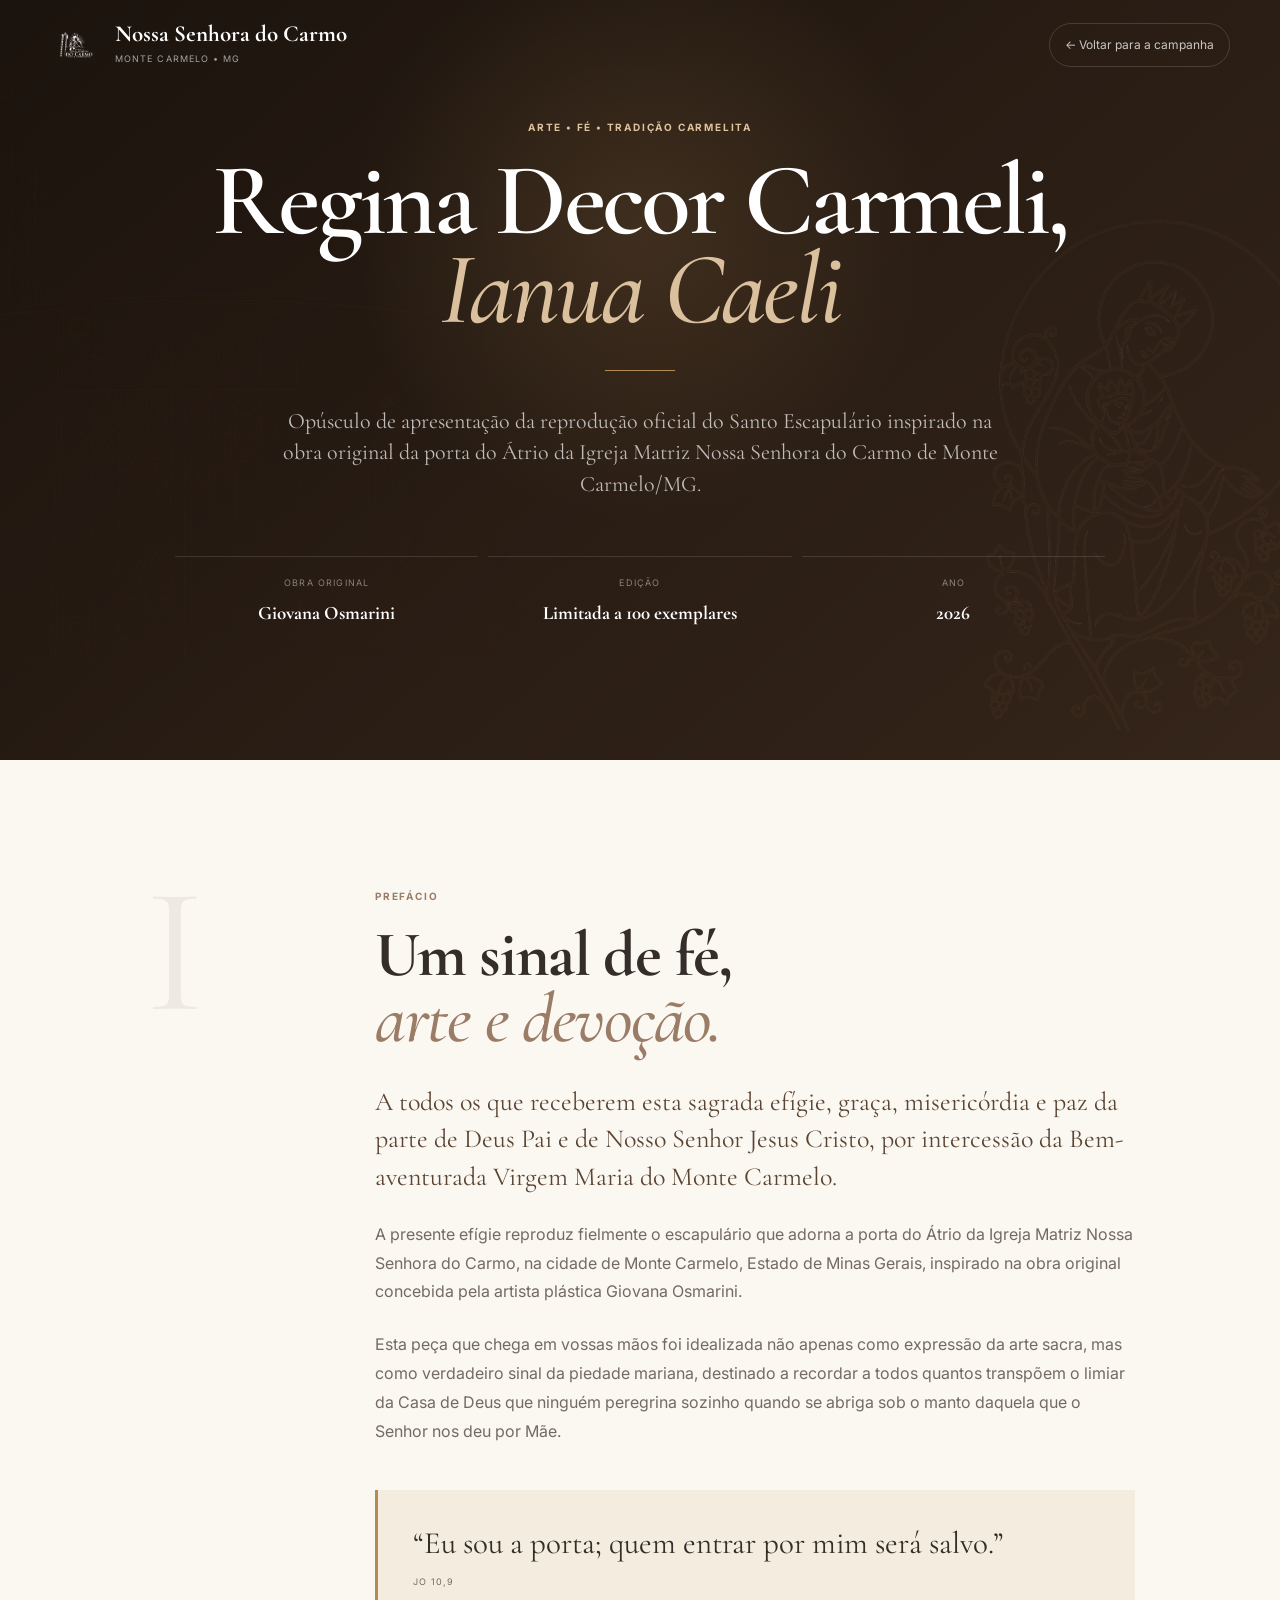
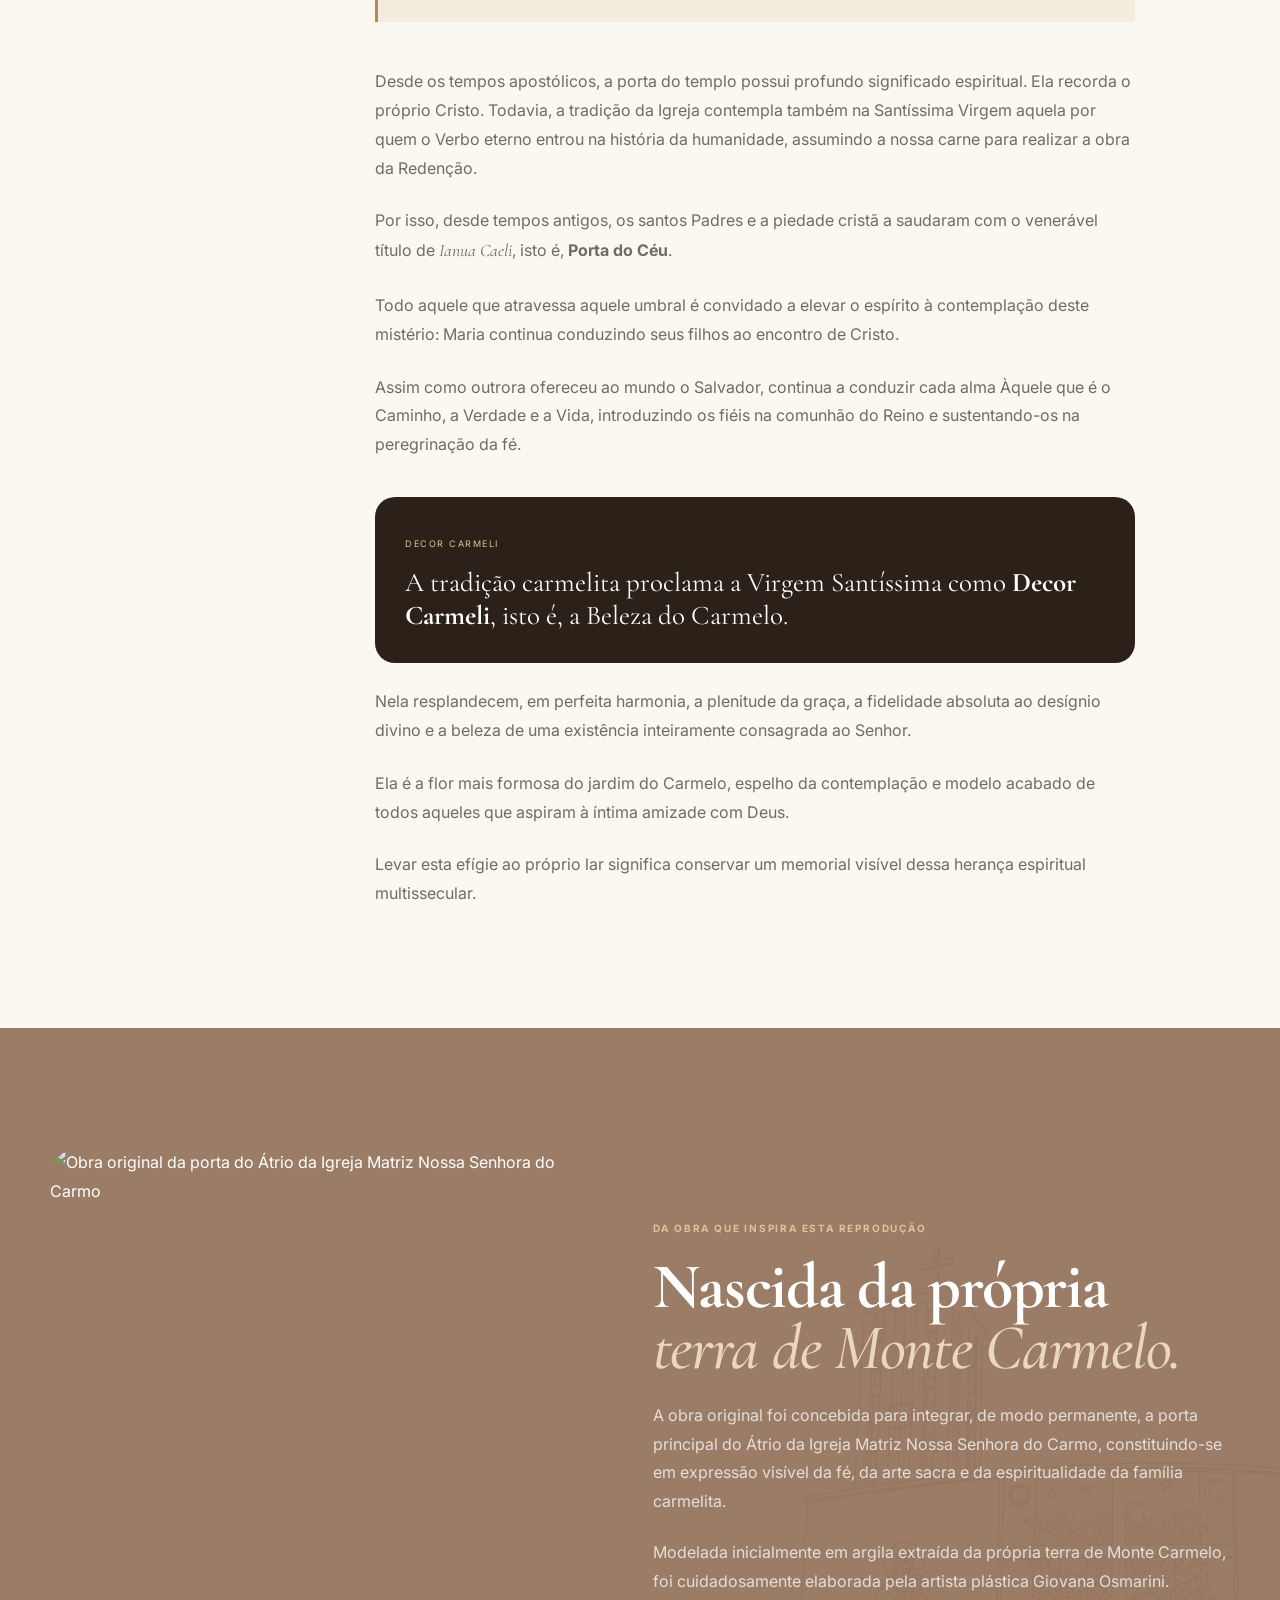
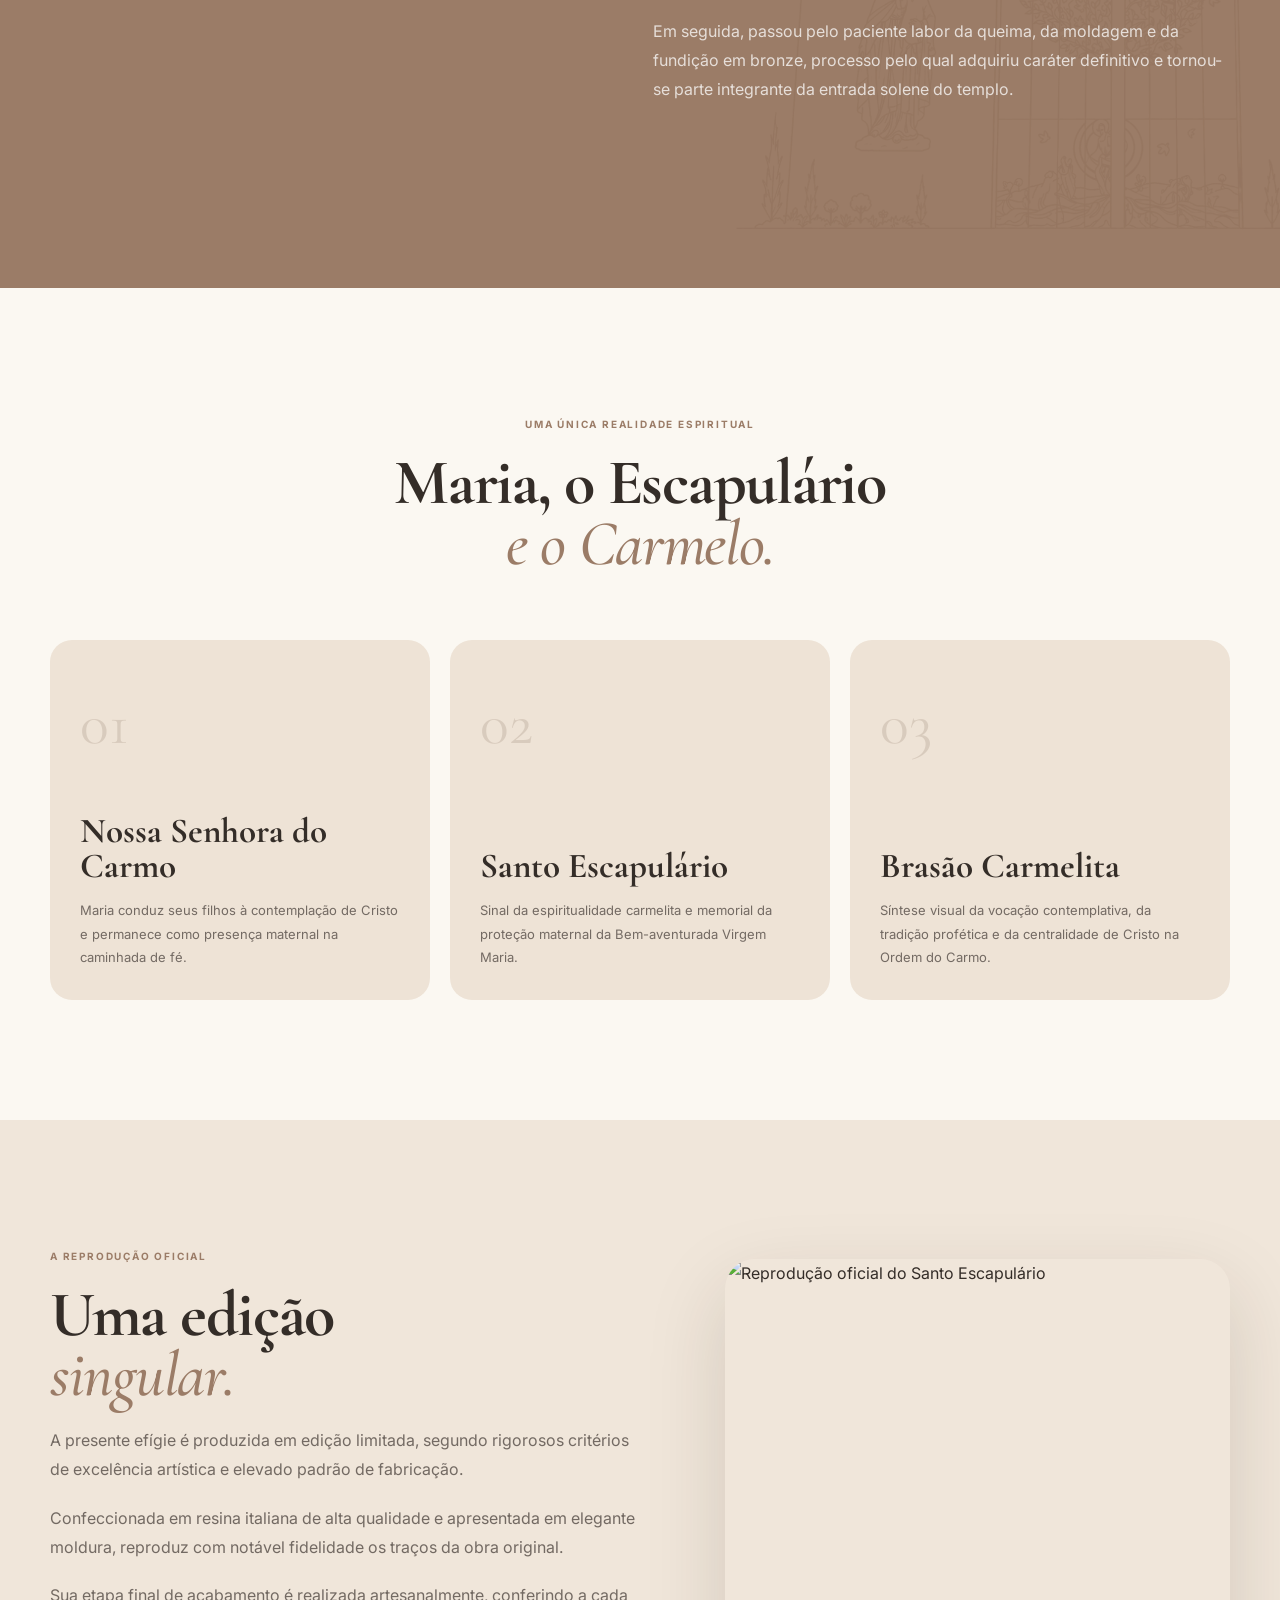
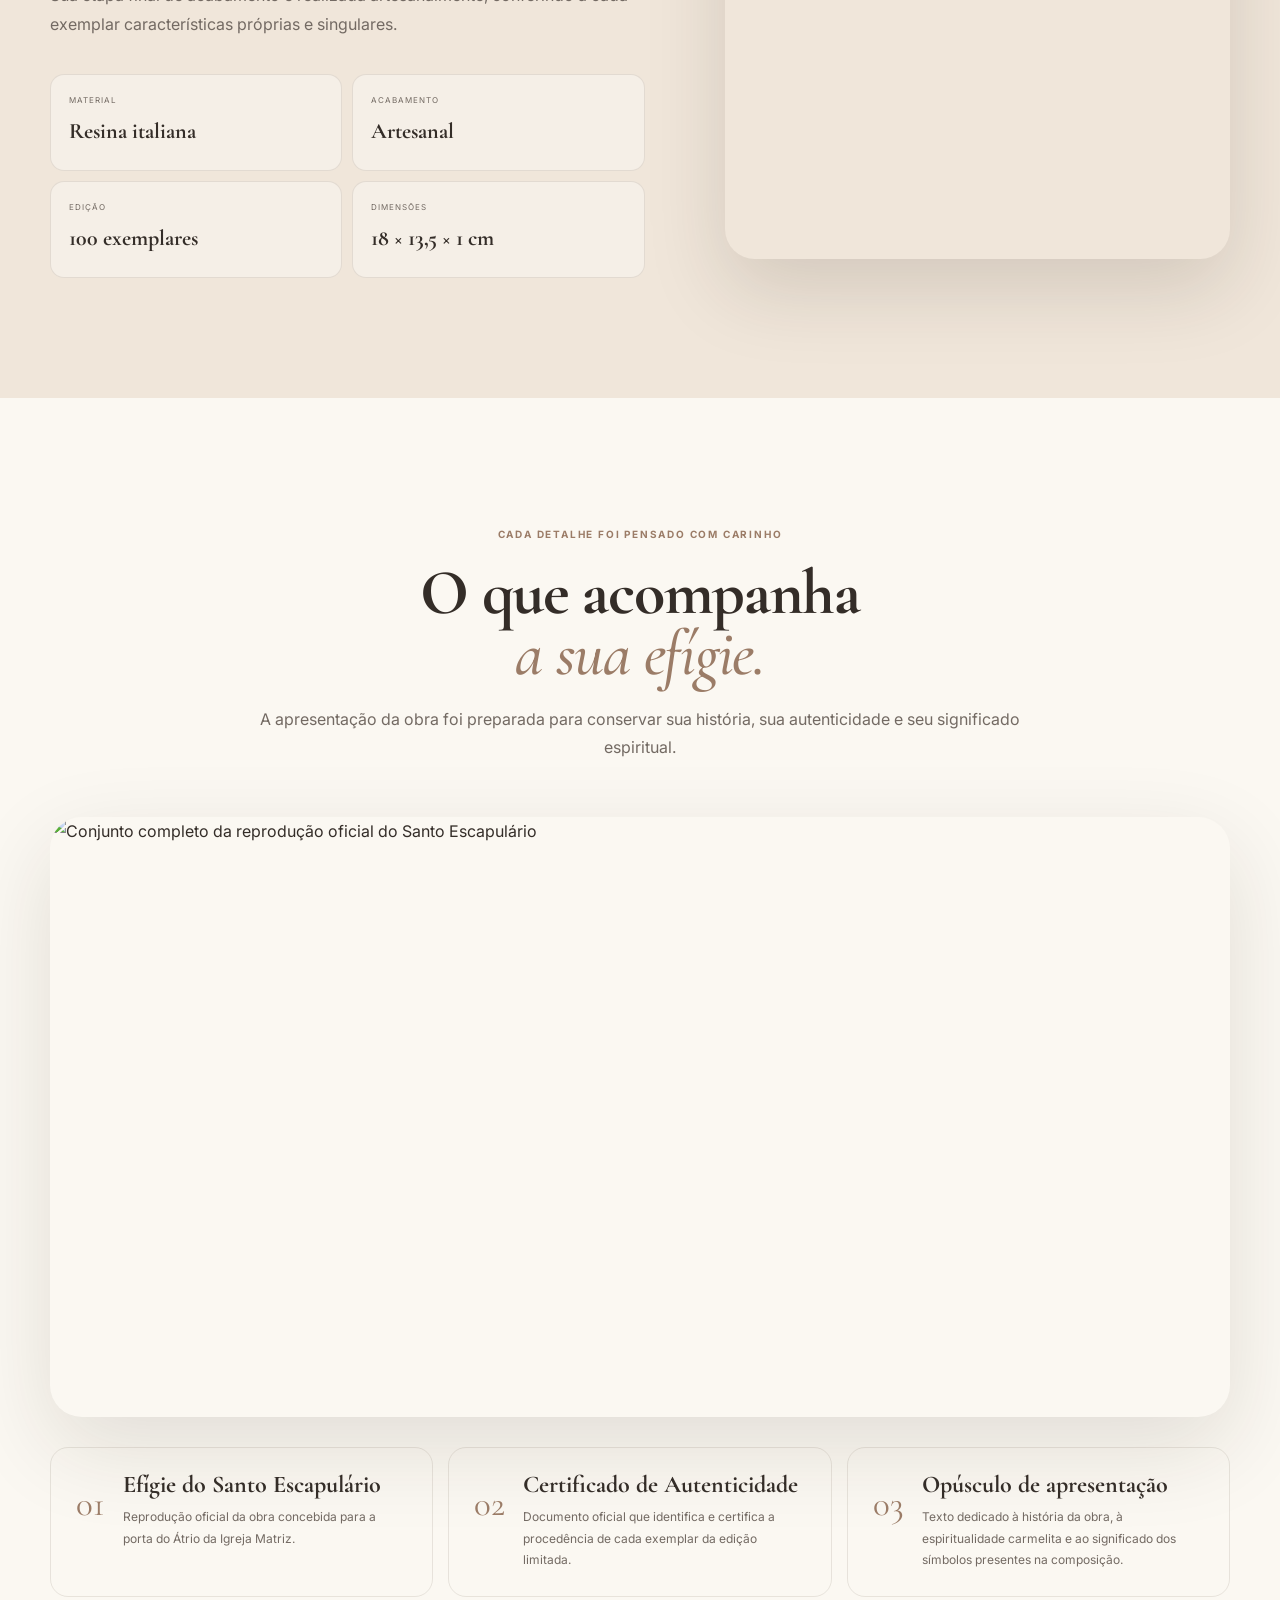
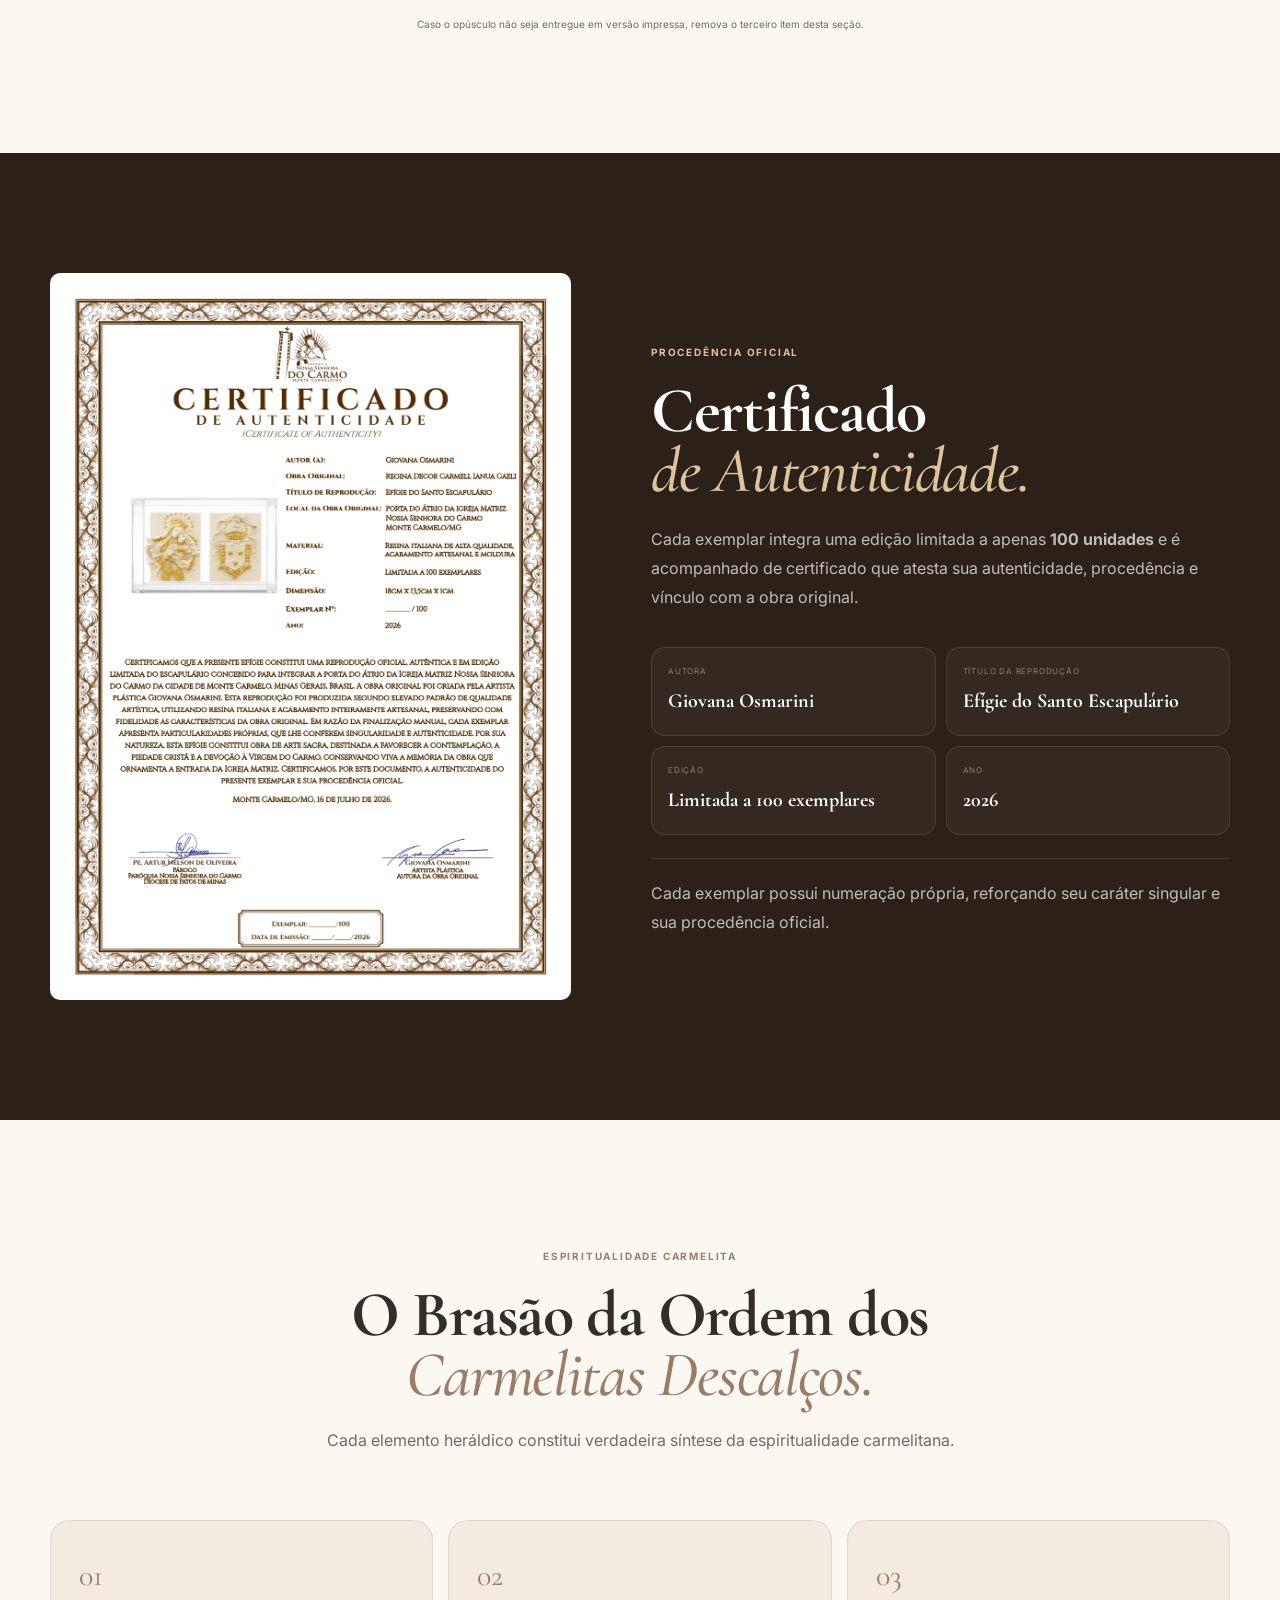
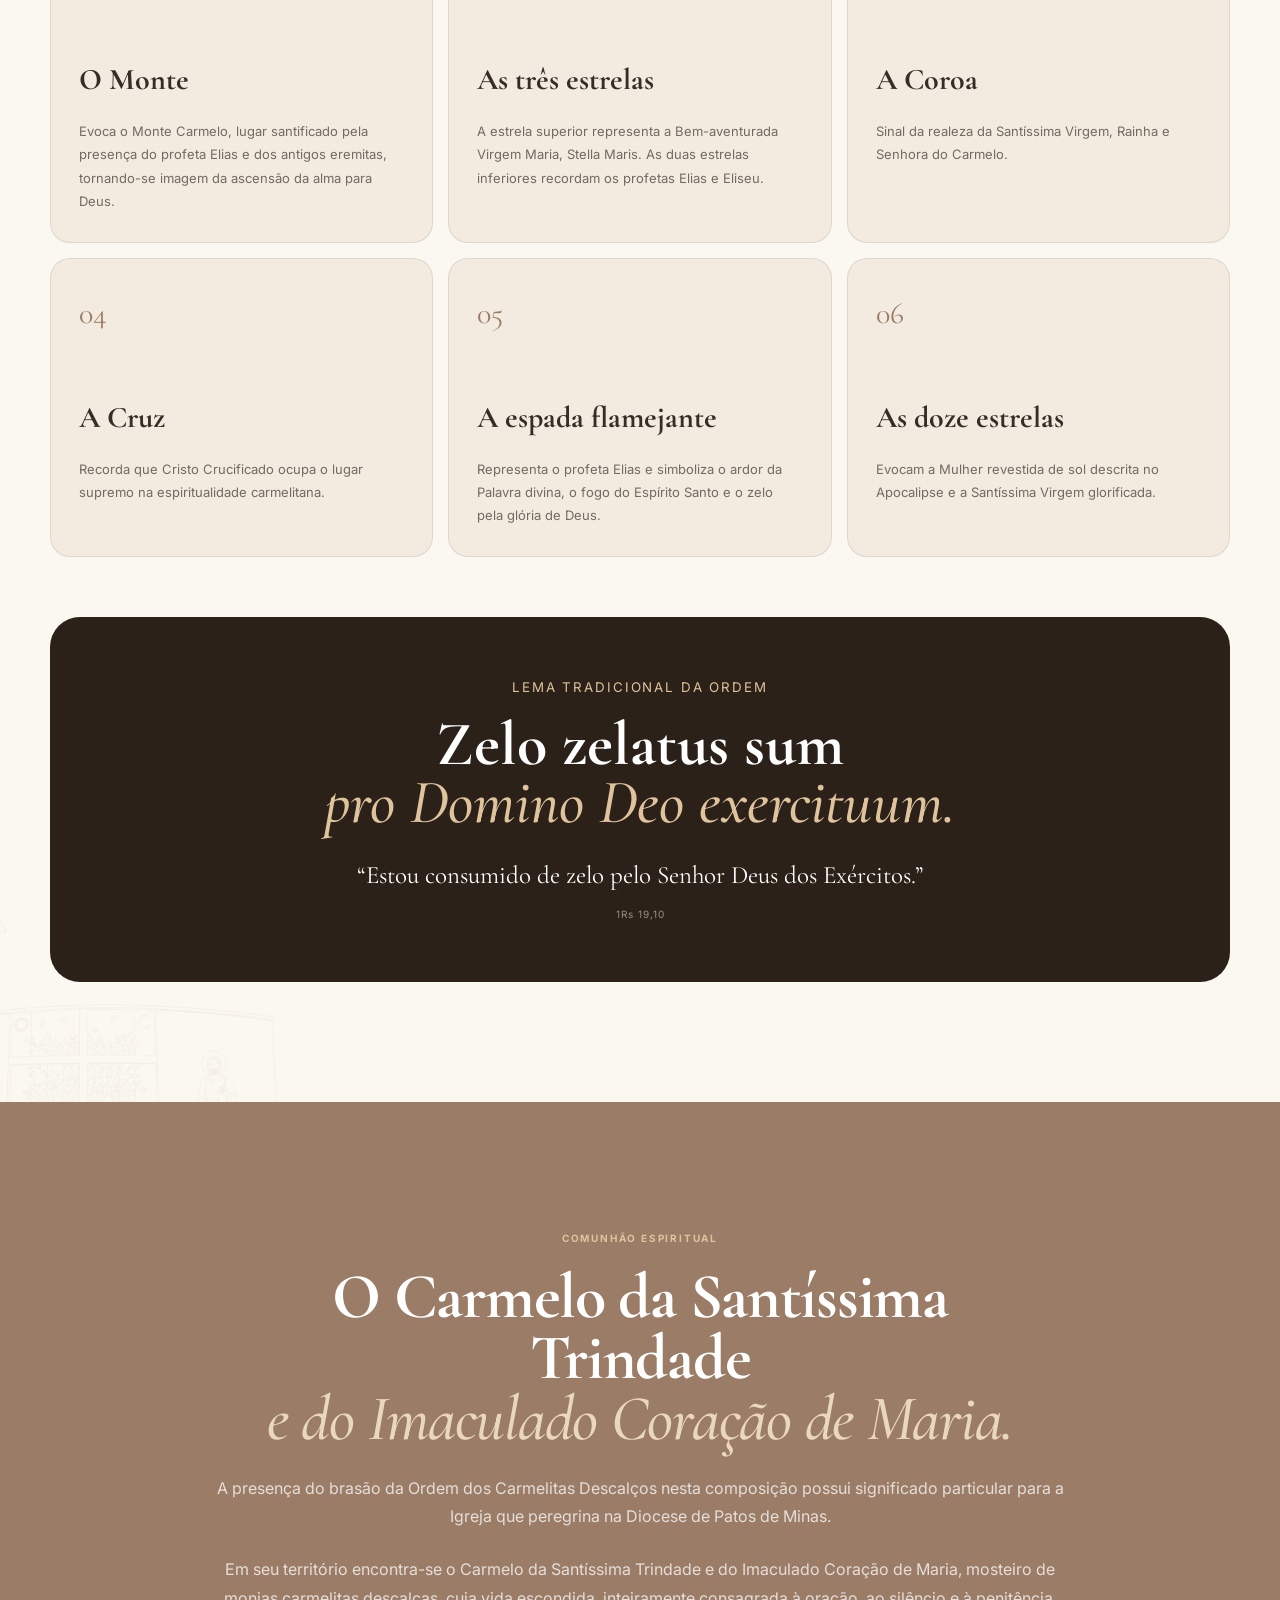
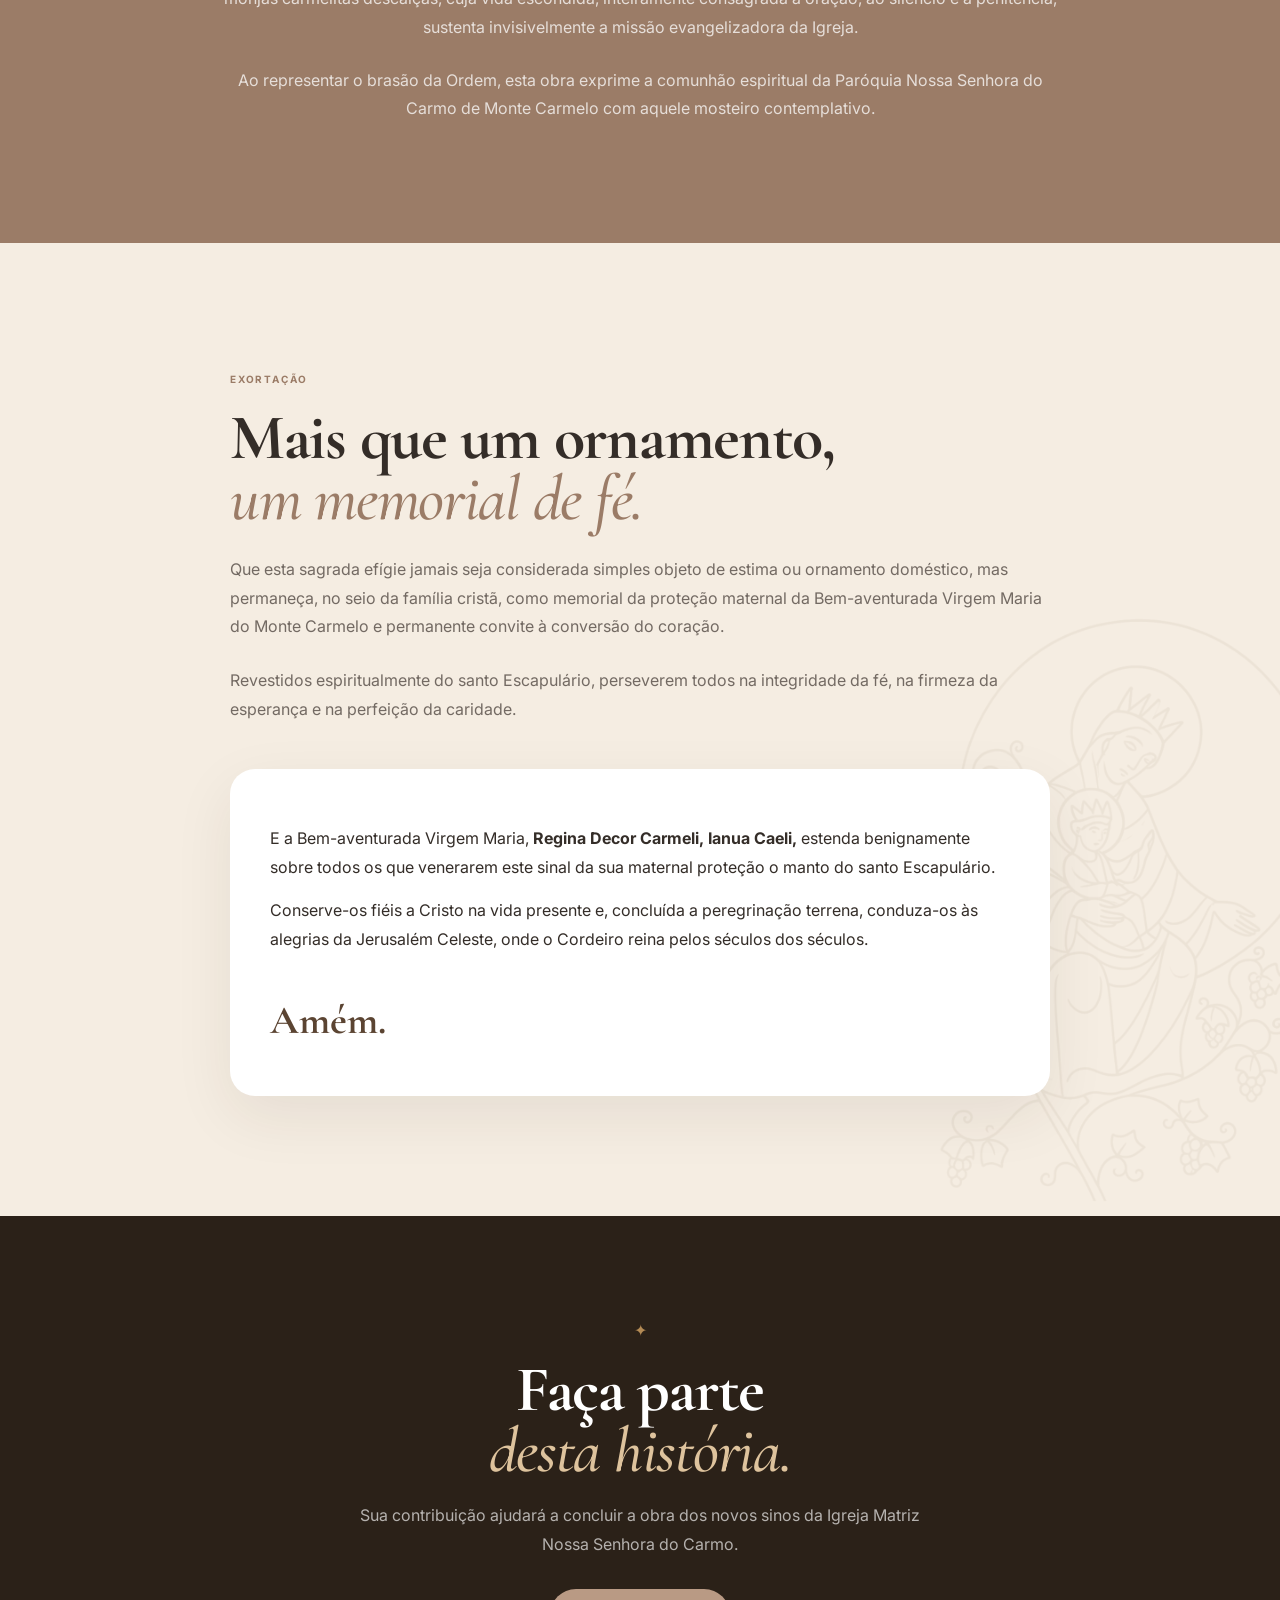
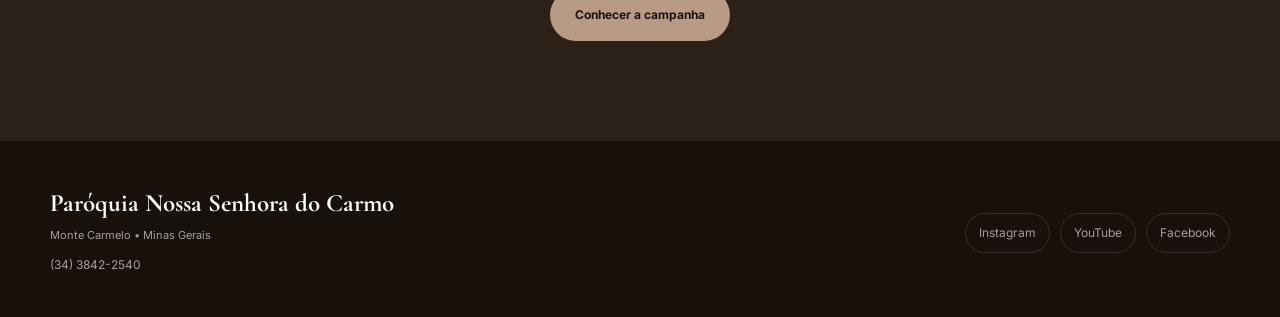
==== commit f387897a: "v5logo" ====
--- a/opusculo.html
+++ b/opusculo.html
@@ -70,7 +70,7 @@
             <!-- TROQUE PELA LOGO DA PARÓQUIA -->
 
             <img
-                src="img/logo-paroquia.png"
+                src="img/logo.png"
                 alt="Paróquia Nossa Senhora do Carmo"
                 class="brand-logo"
             >
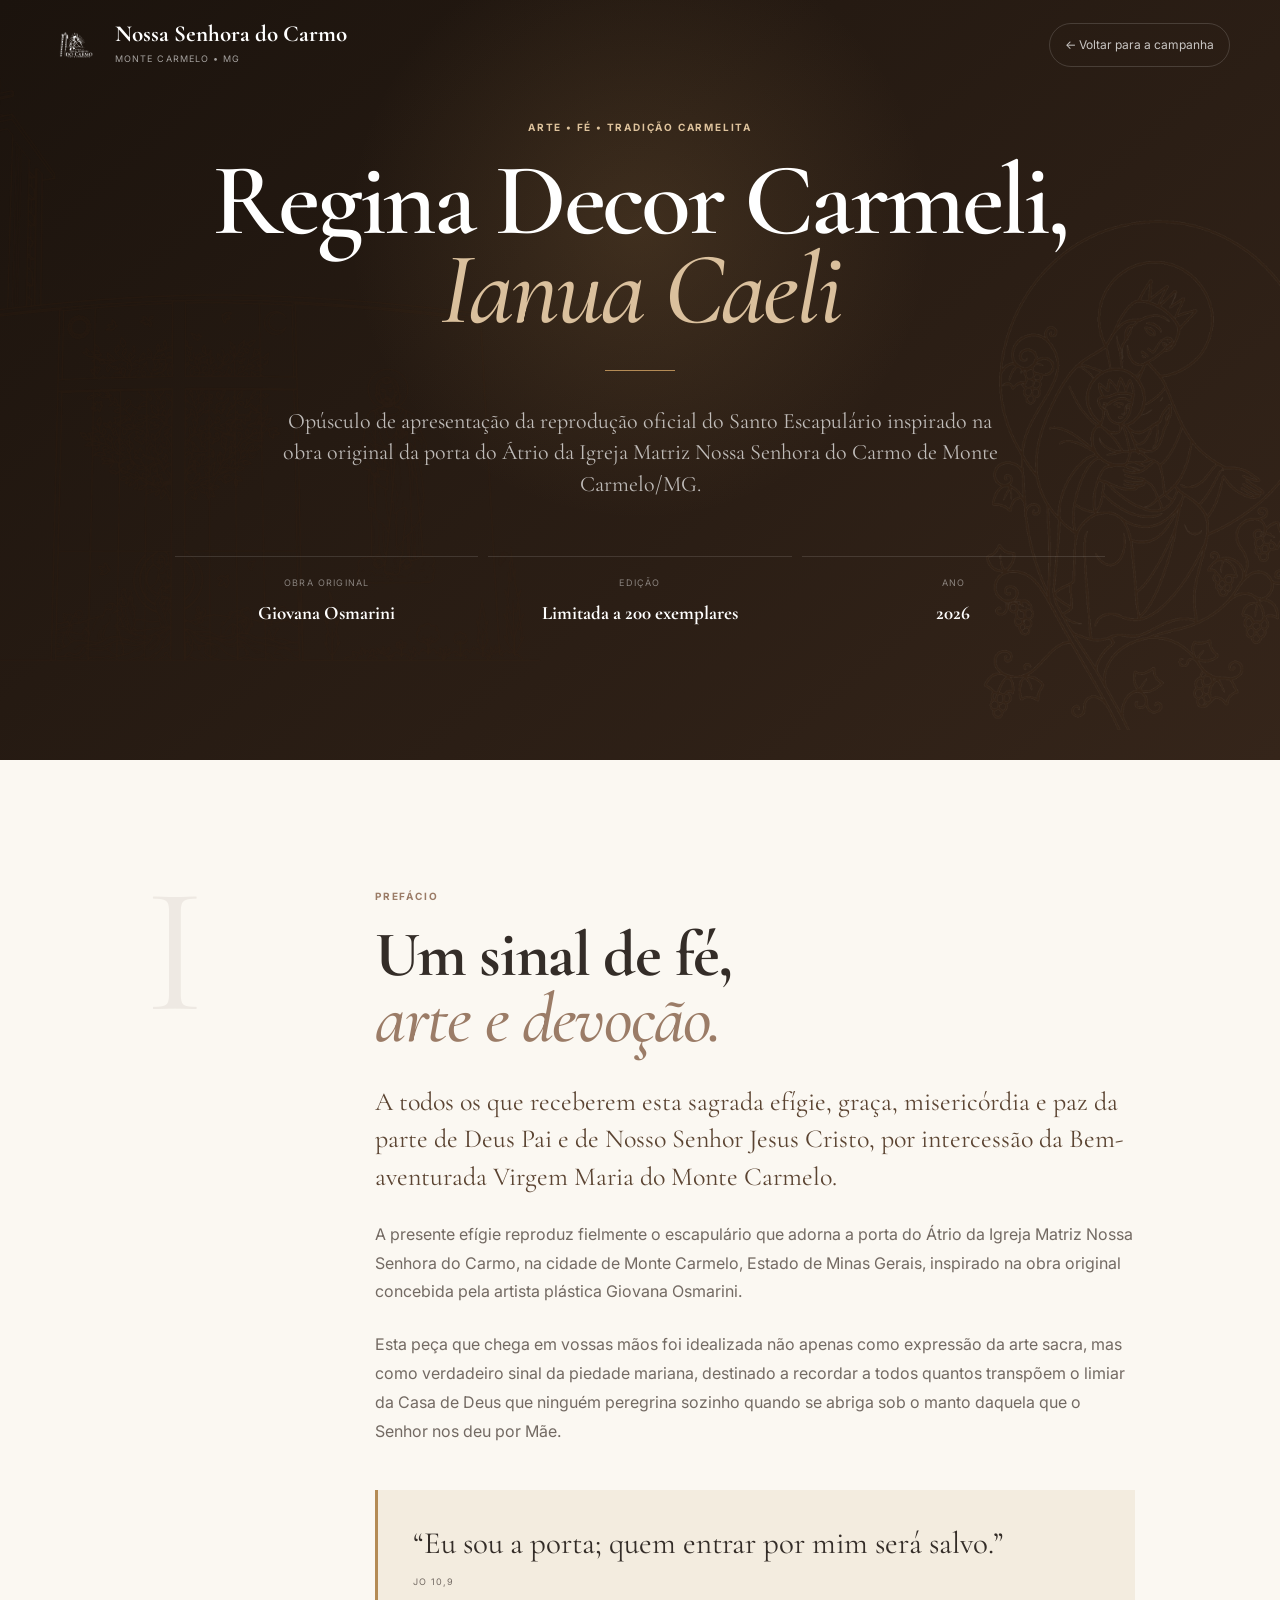
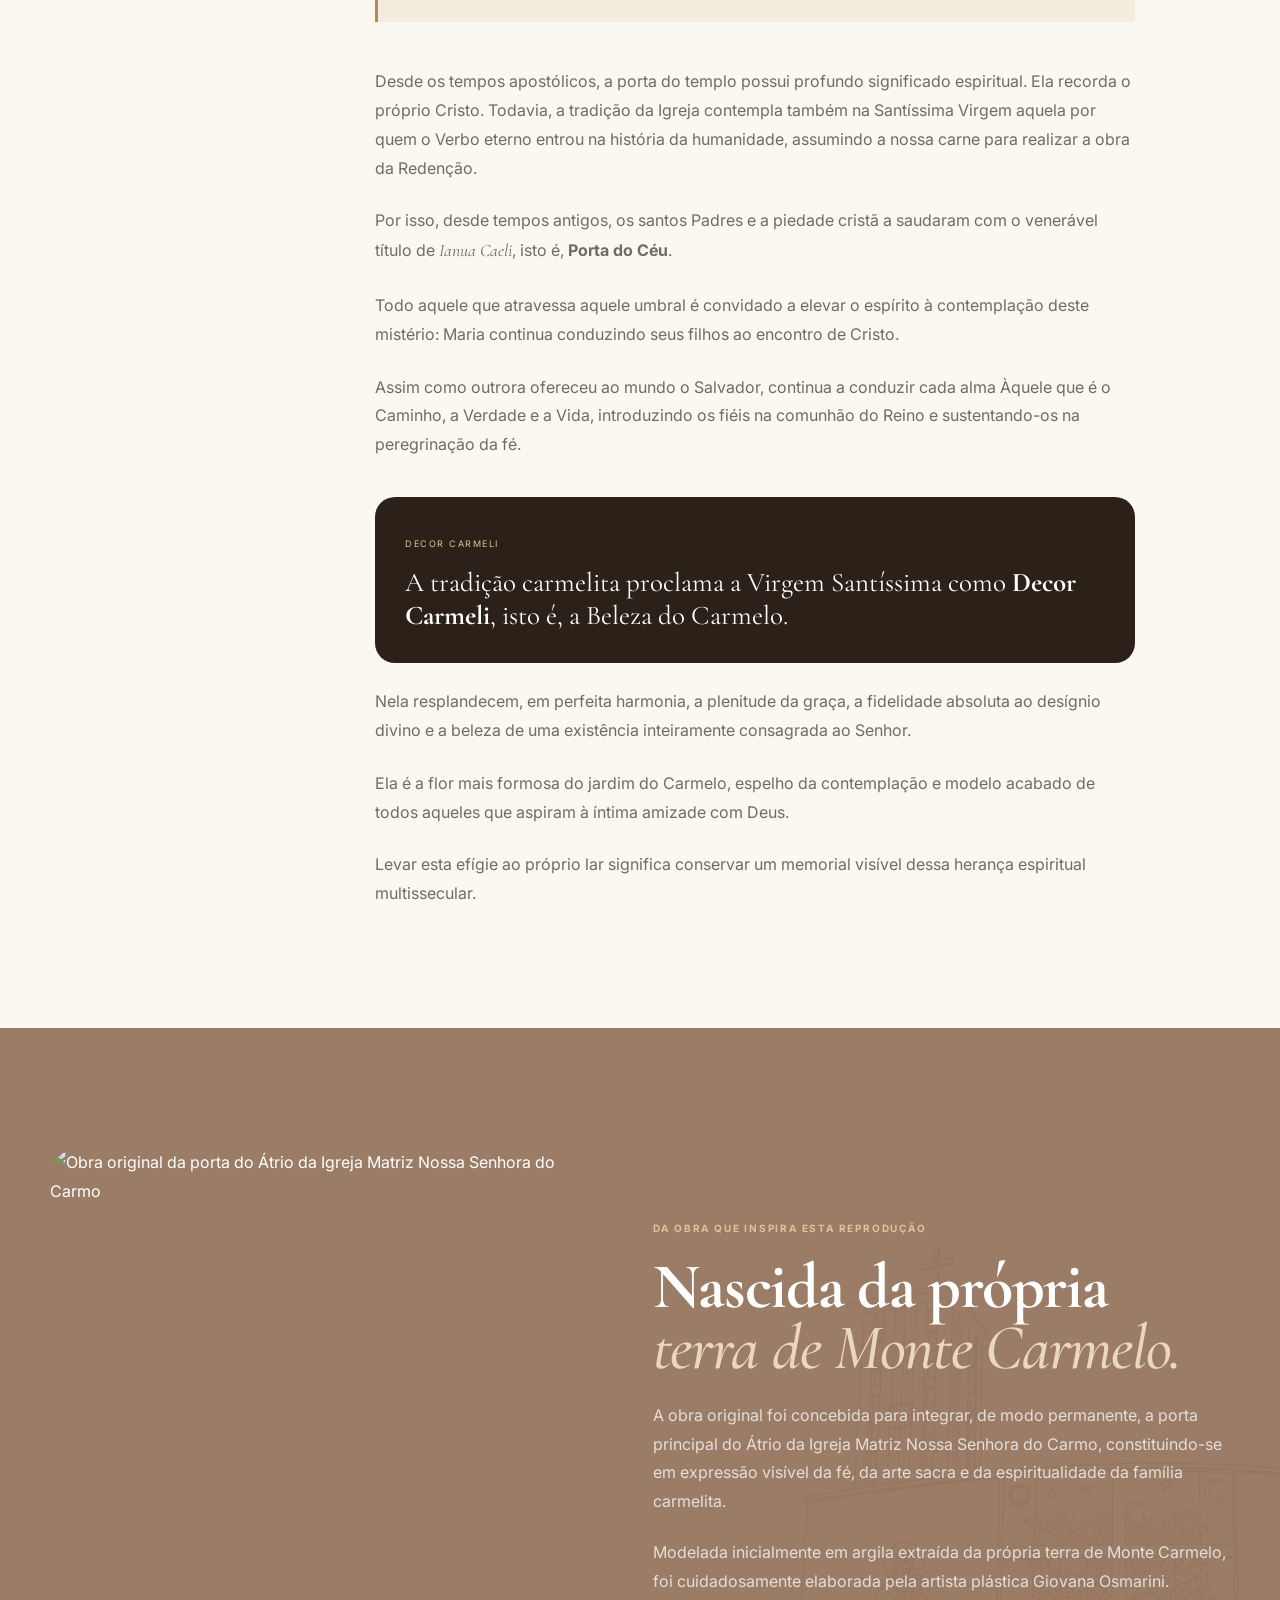
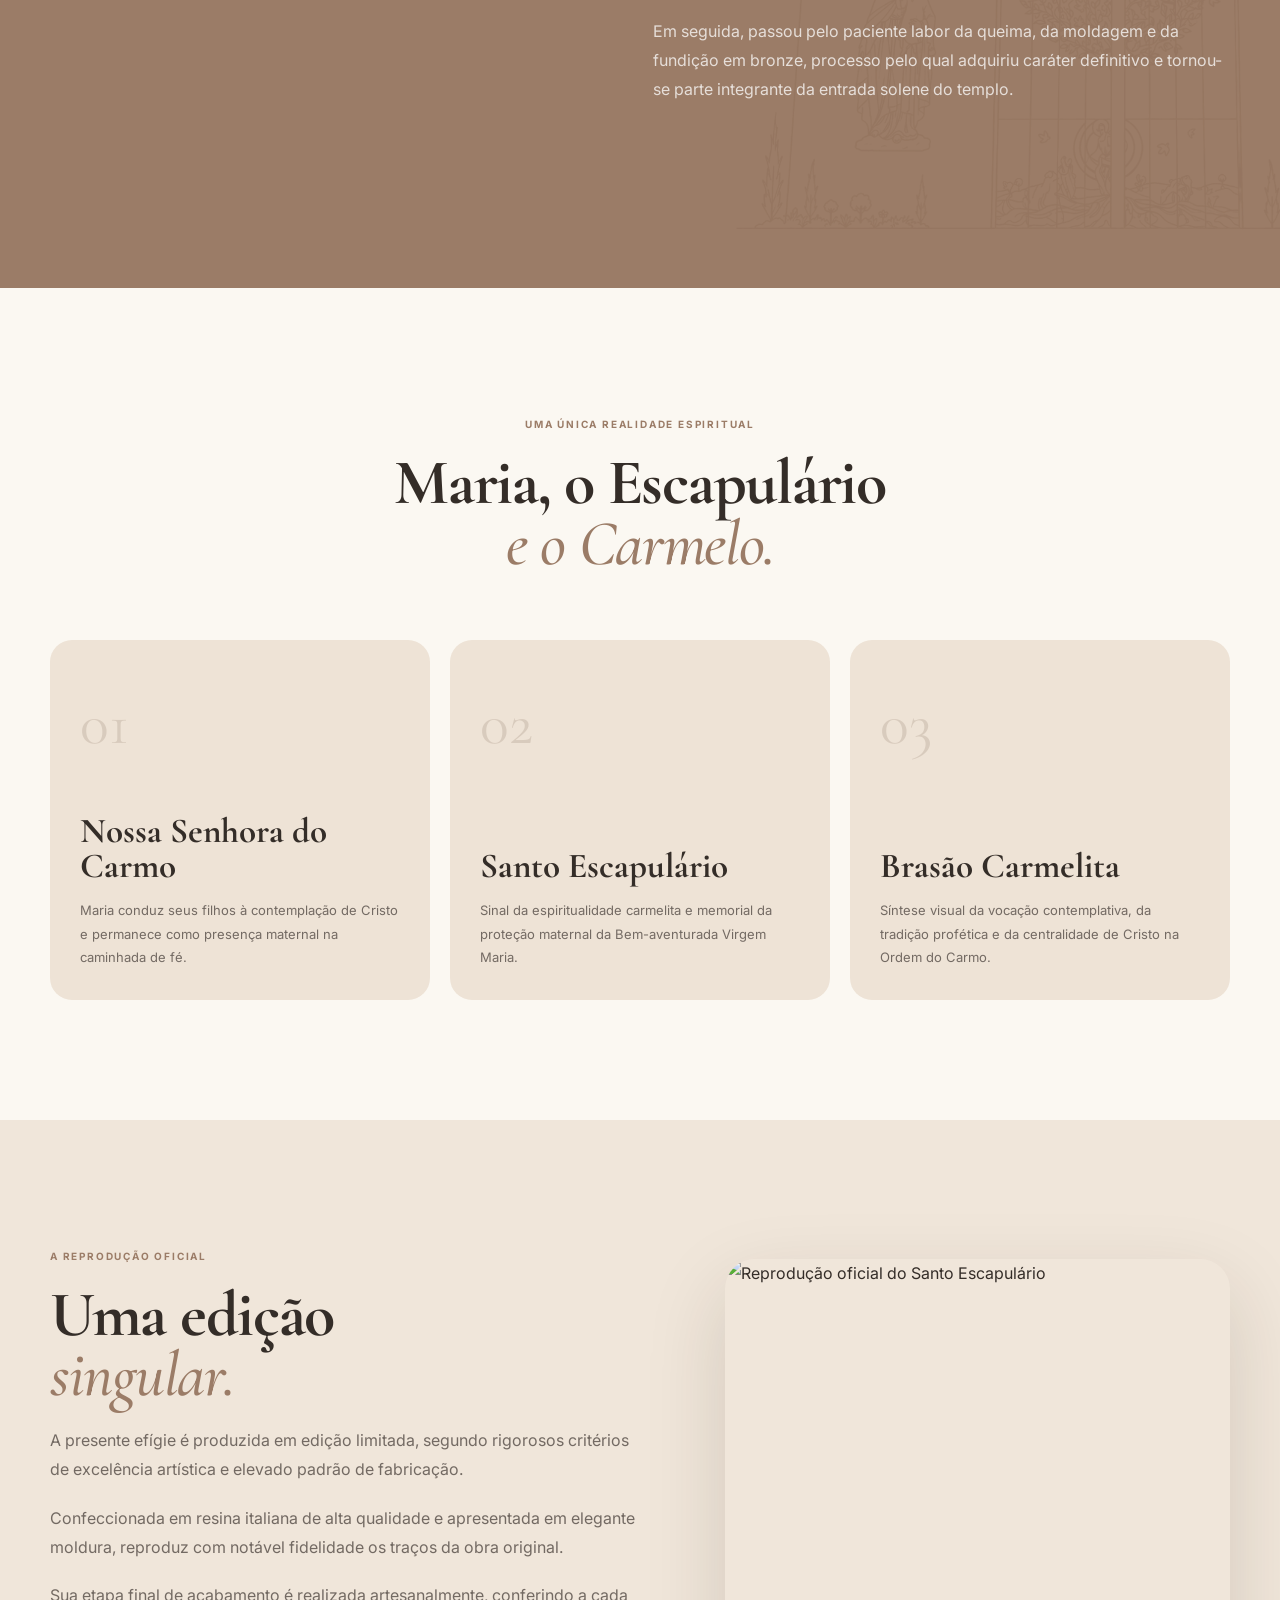
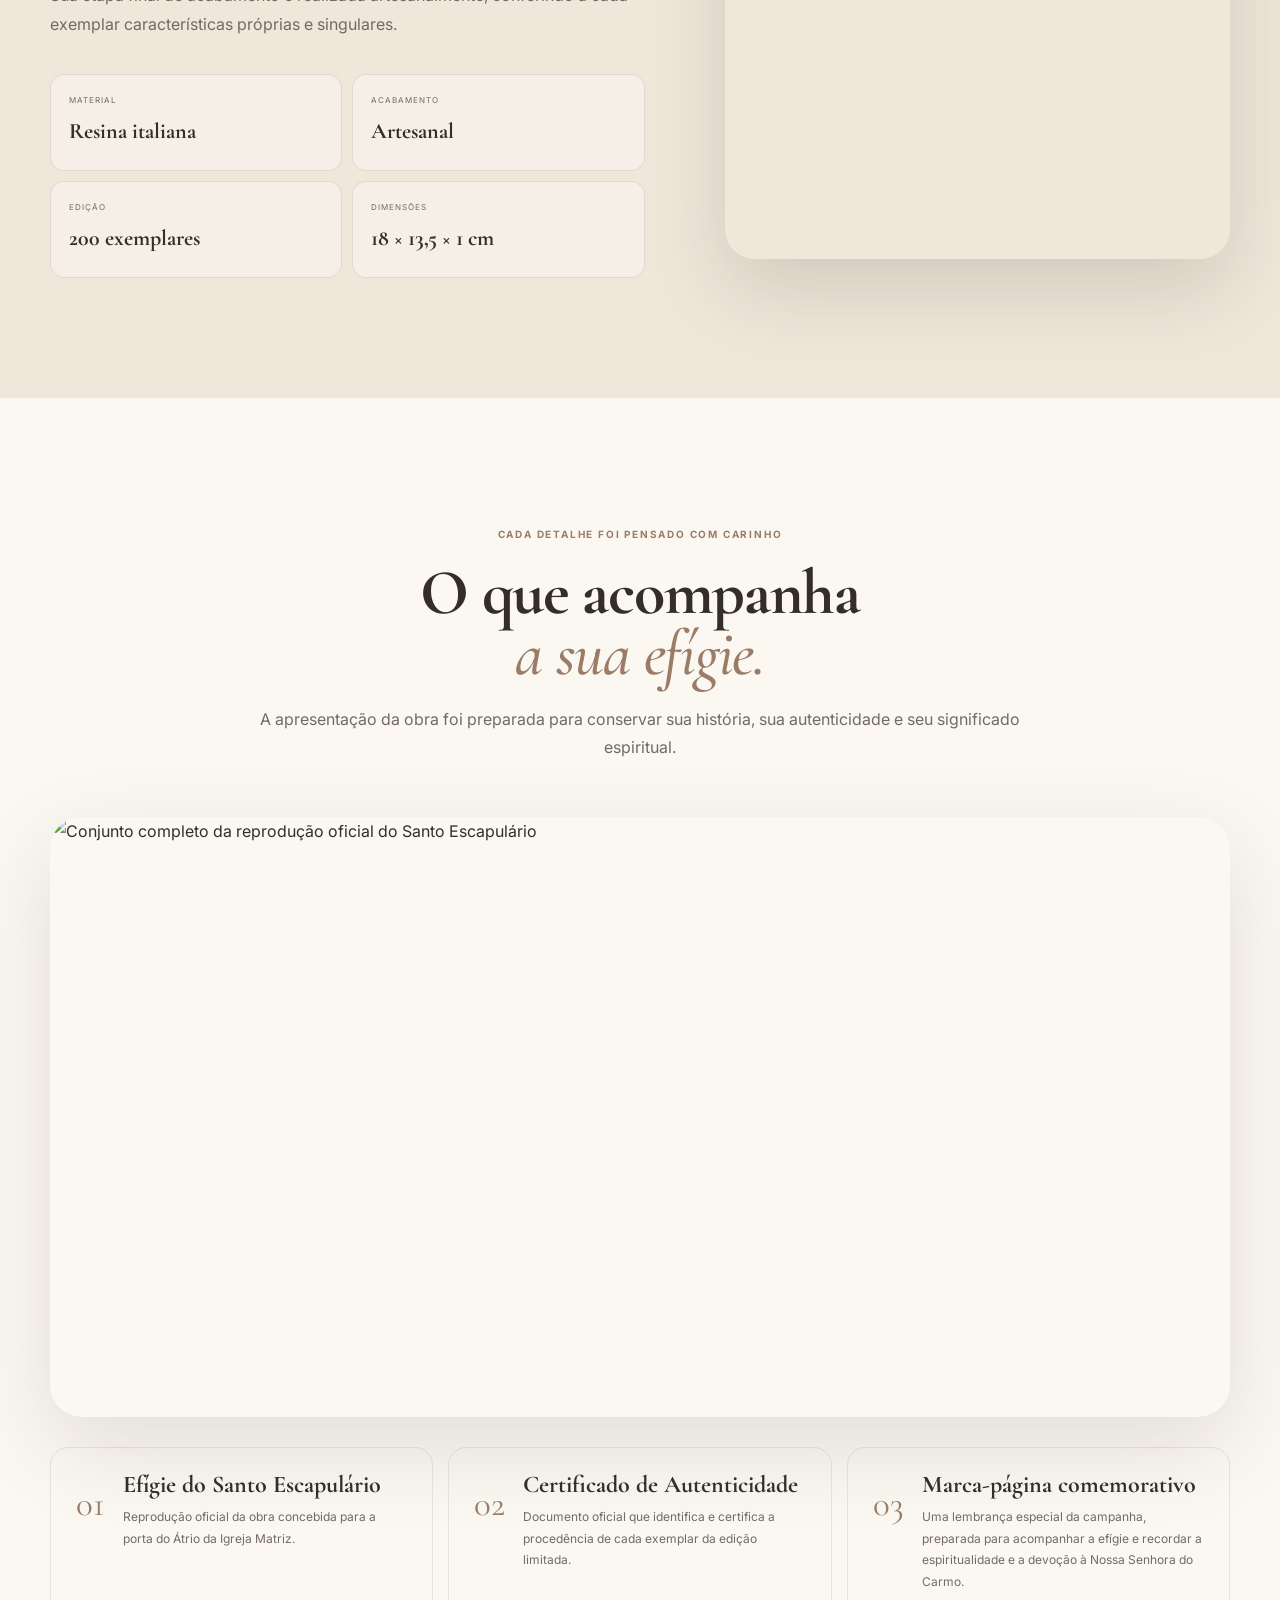
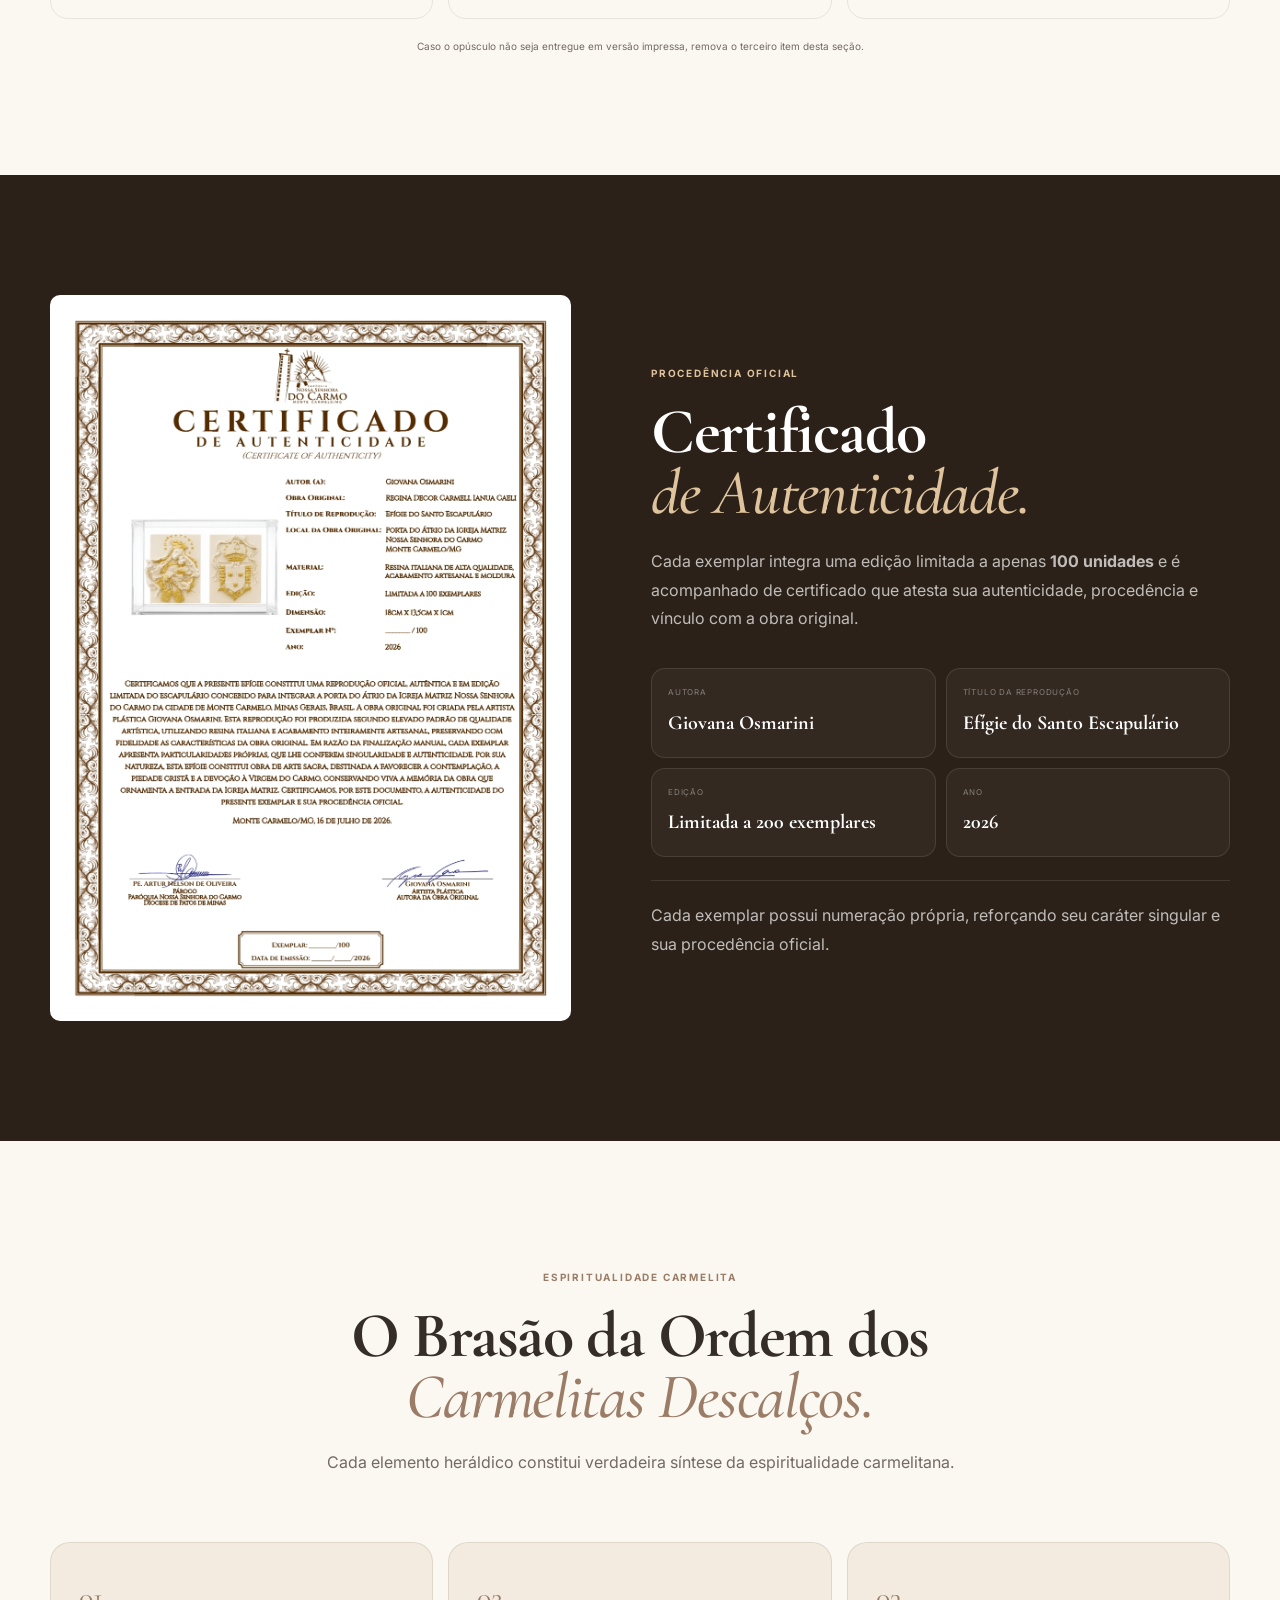
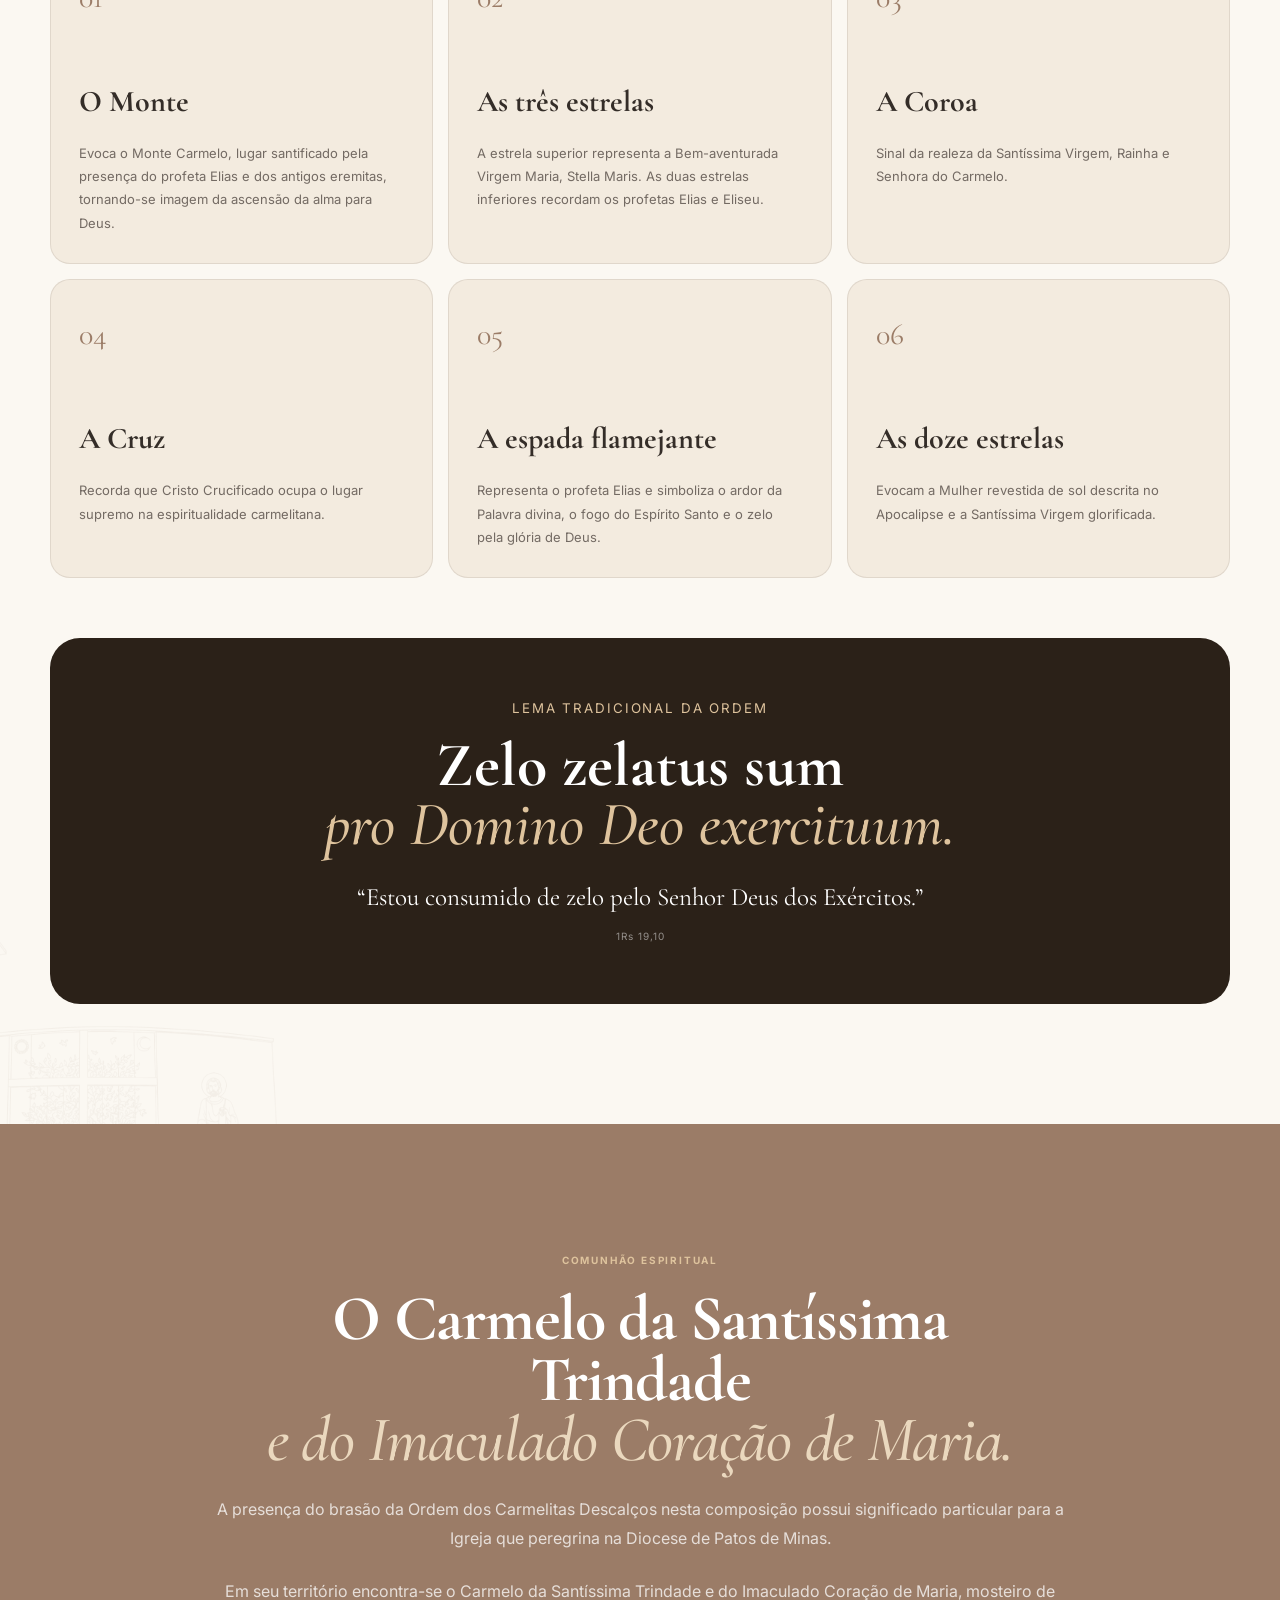
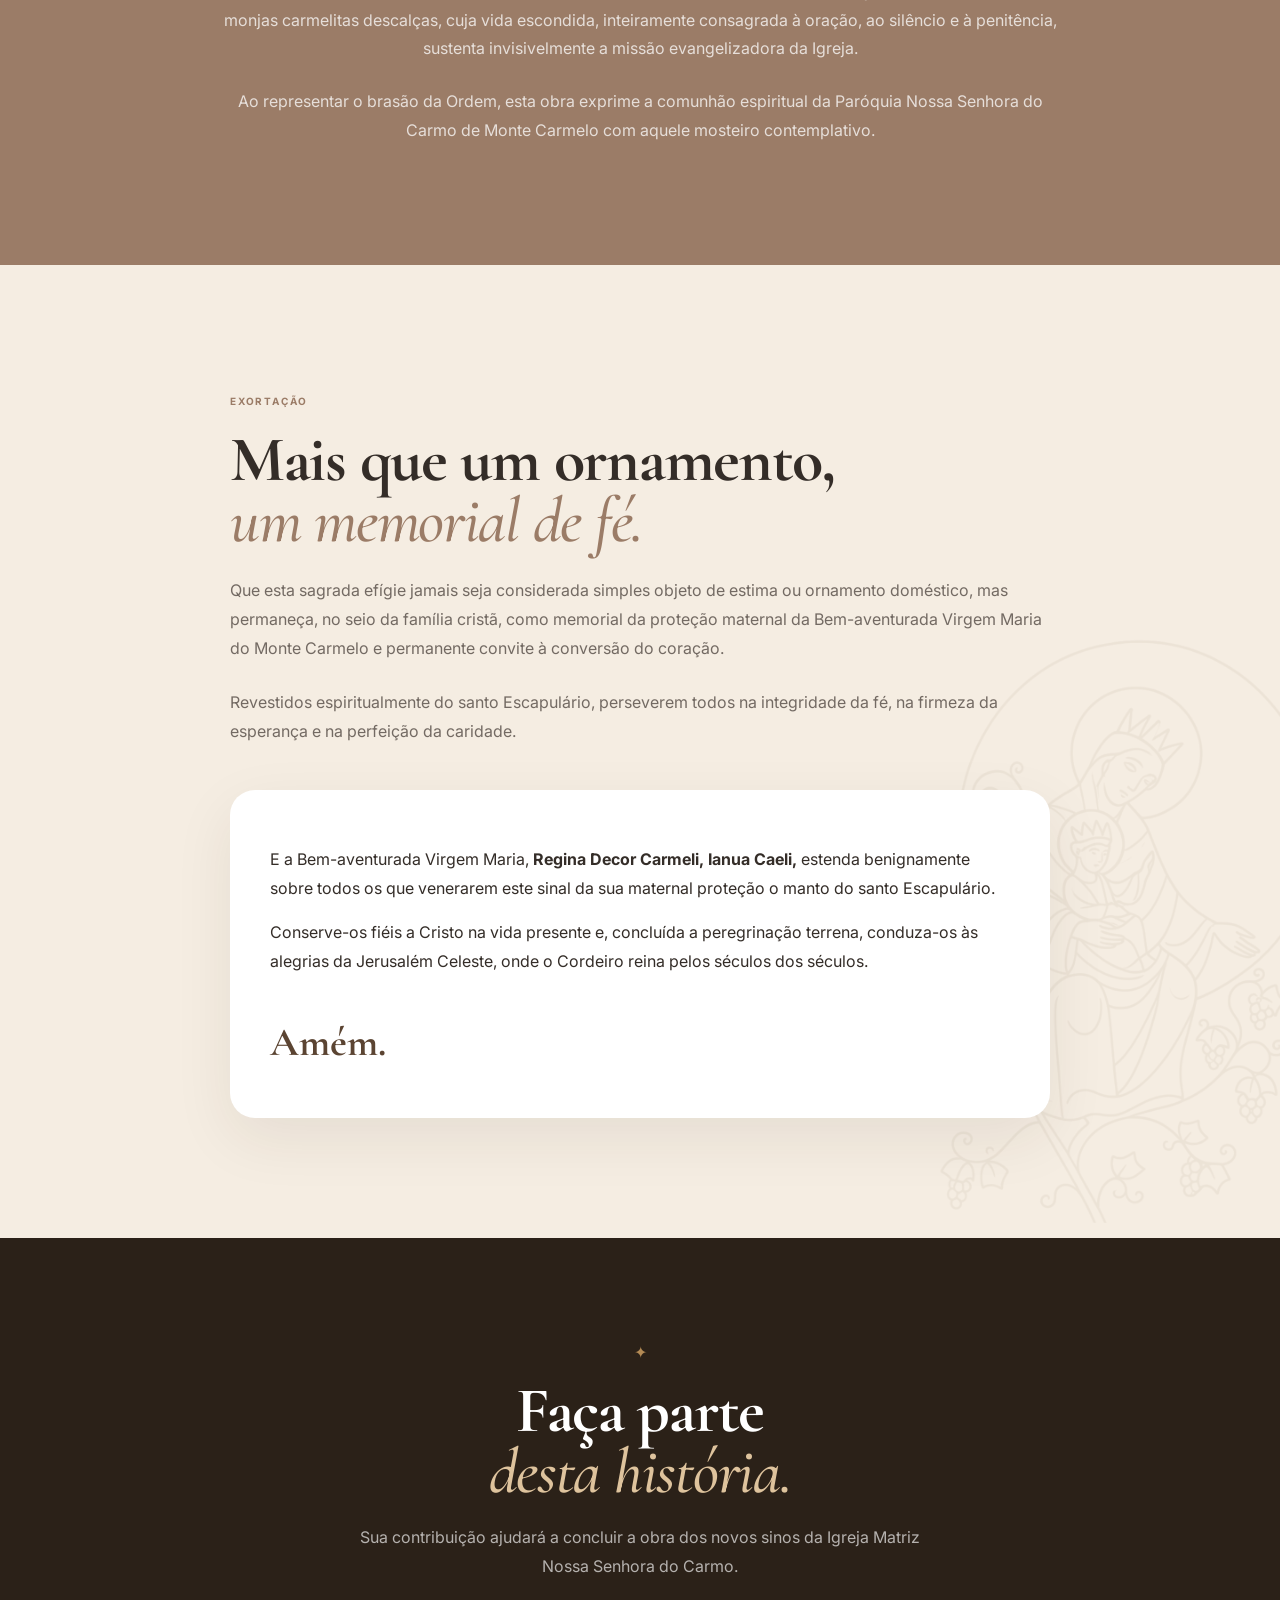
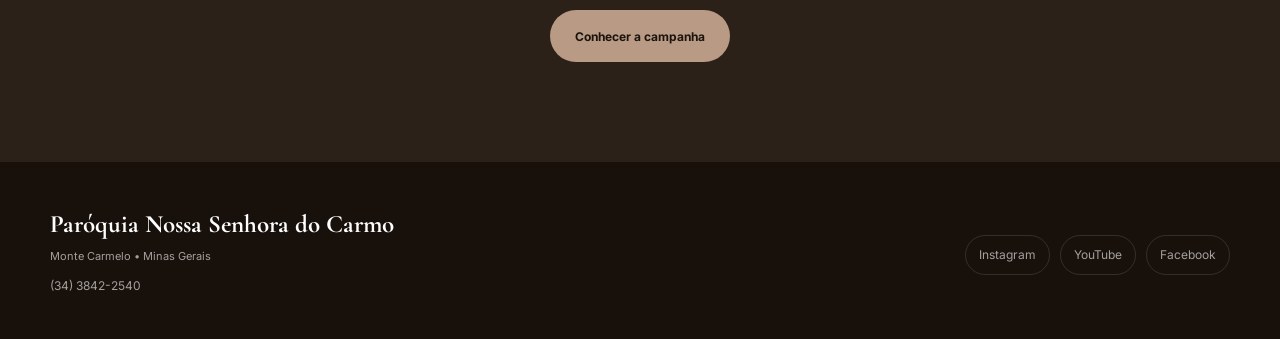
==== commit 44dae6c1: "v6" ====
--- a/opusculo.html
+++ b/opusculo.html
@@ -177,7 +177,7 @@
                 <small>Edição</small>
 
                 <strong>
-                    Limitada a 100 exemplares
+                    Limitada a 200 exemplares
                 </strong>
 
             </div>
@@ -610,7 +610,7 @@
                     <small>Edição</small>
 
                     <strong>
-                        100 exemplares
+                        200 exemplares
                     </strong>
 
                 </div>
@@ -742,28 +742,25 @@
 
             </article>
 
-
-            <article>
-
-                <span>03</span>
-
-                <div>
-
-                    <h3>
-                        Opúsculo de apresentação
-                    </h3>
-
-                    <p>
-
-                        Texto dedicado à história da obra,
-                        à espiritualidade carmelita e ao significado
-                        dos símbolos presentes na composição.
-
-                    </p>
-
-                </div>
-
-            </article>
+<article>
+
+    <span>03</span>
+
+    <div>
+
+        <h3>
+            Marca-página comemorativo
+        </h3>
+
+        <p>
+            Uma lembrança especial da campanha, preparada
+            para acompanhar a efígie e recordar a espiritualidade
+            e a devoção à Nossa Senhora do Carmo.
+        </p>
+
+    </div>
+
+</article>
 
 
         </div>
@@ -860,7 +857,7 @@
                     <small>Edição</small>
 
                     <strong>
-                        Limitada a 100 exemplares
+                        Limitada a 200 exemplares
                     </strong>
 
                 </div>
